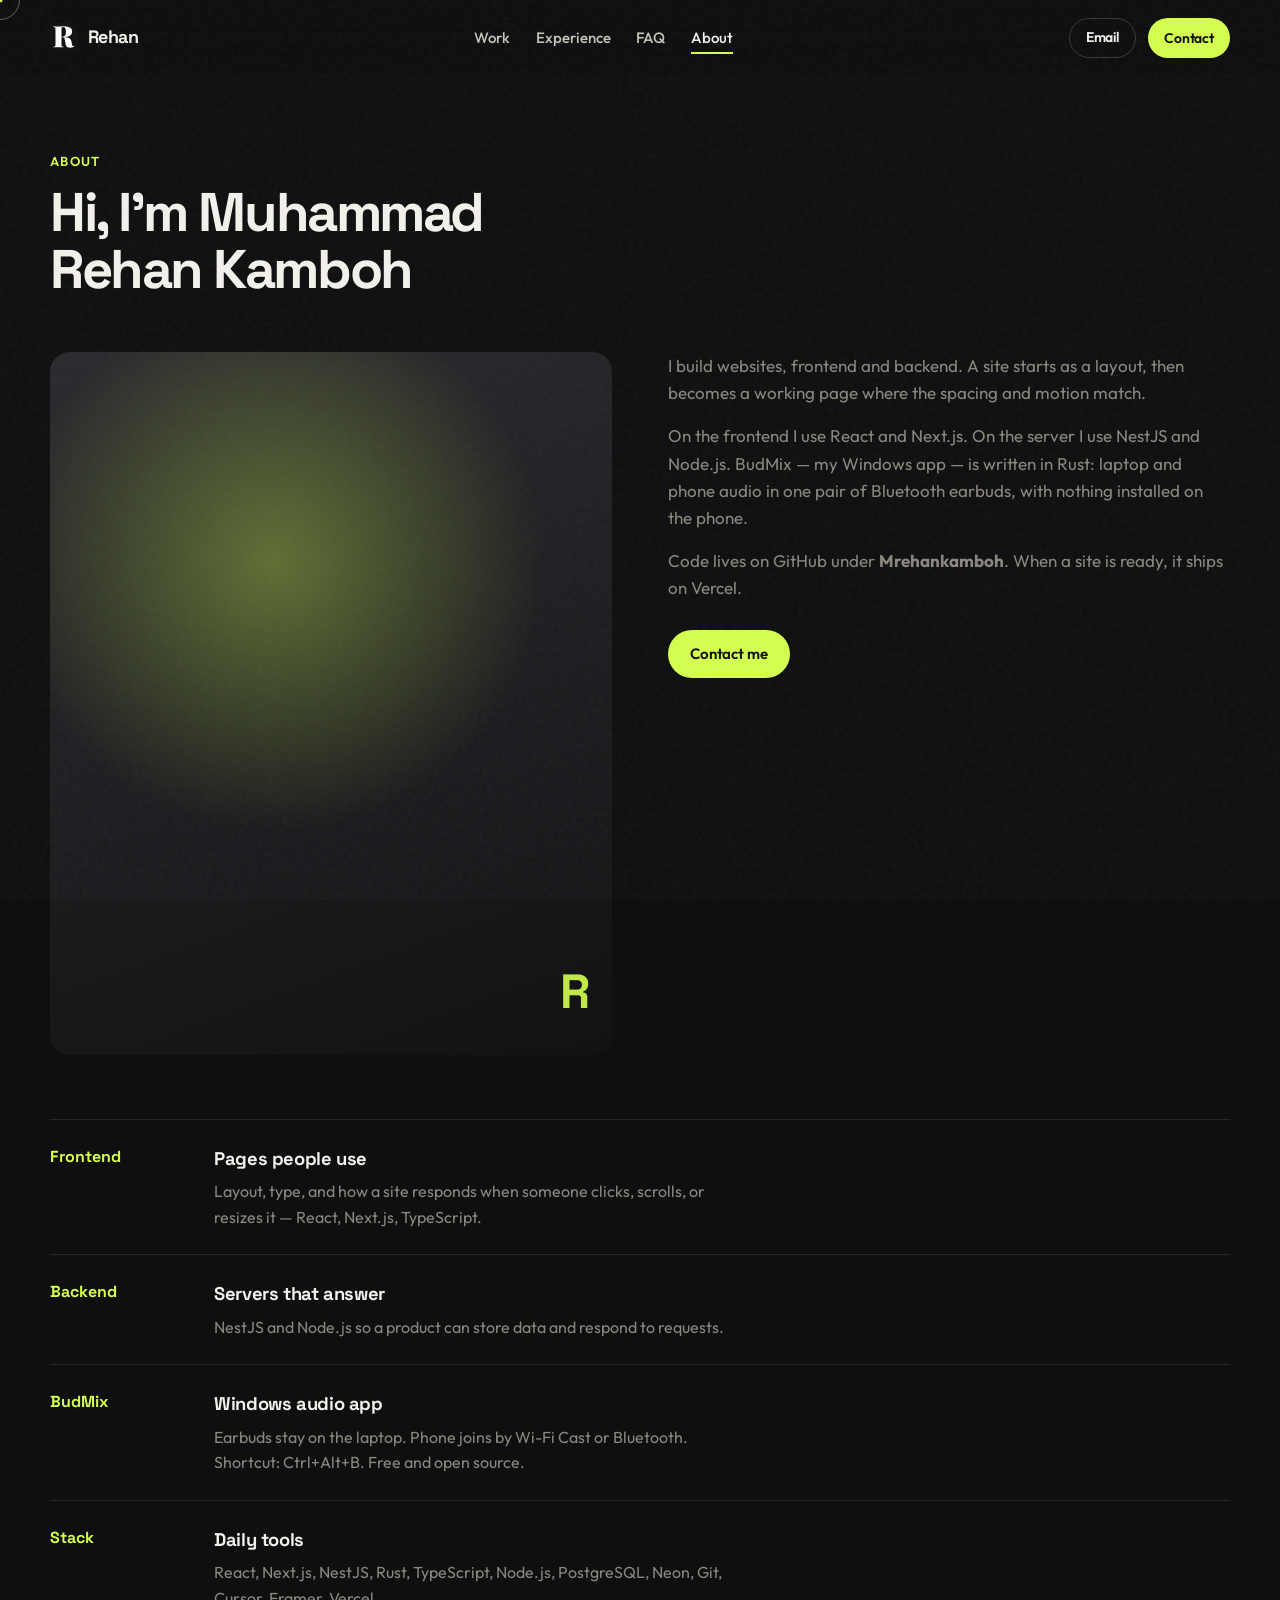
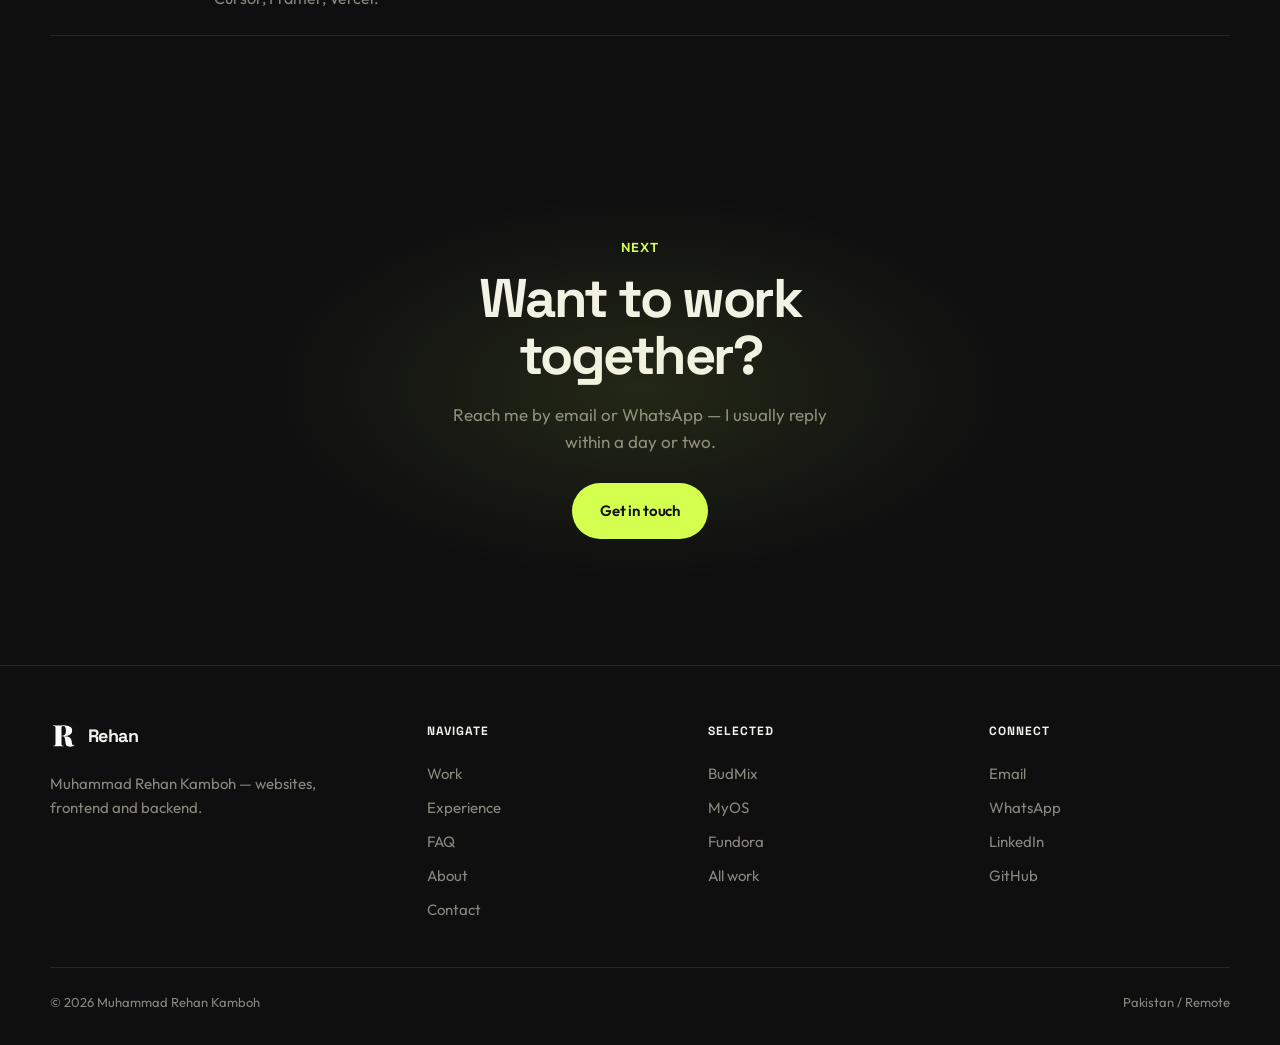
==== about.html @ fb9350fa "Add Vera portfolio site for Muhammad Rehan Kamboh. EOF  Co-authored-by: Cursor <cursoragent@cursor.c" ====
<!DOCTYPE html>
<html lang="en">
  <head>
    <meta charset="UTF-8" />
    <meta name="viewport" content="width=device-width, initial-scale=1" />
    <title>About — Muhammad Rehan Kamboh</title>
    <meta name="description" content="Muhammad Rehan Kamboh builds websites, frontend and backend. React, Next.js, NestJS, and Rust." />
    <link rel="icon" href="assets/logo.svg" type="image/svg+xml" />
    <link rel="stylesheet" href="css/styles.css" />
  </head>
  <body class="is-loading">
    <div class="scroll-progress" aria-hidden="true"><span></span></div>
    <div class="cursor" aria-hidden="true"></div>
    <div class="cursor__dot" aria-hidden="true"></div>
    <div class="boot" aria-hidden="true">
      <div class="boot__inner">
        <img class="boot__mark" src="assets/logo.svg" alt="" width="44" height="44" />
        <div class="boot__bar"><span></span></div>
      </div>
    </div>

    <header class="nav">
      <div class="nav__inner">
        <a class="brand" href="index.html" aria-label="Rehan home">
          <img src="assets/logo.svg" alt="" width="28" height="28" />
          Rehan
        </a>
        <nav class="nav__links" aria-label="Primary">
          <a href="work.html">Work</a>
          <a href="index.html#experience">Experience</a>
          <a href="index.html#faq">FAQ</a>
          <a href="about.html" aria-current="page">About</a>
        </nav>
        <div class="nav__actions">
          <a class="btn btn--ghost btn--sm" href="mailto:work.rehankamboh@gamil.com">Email</a>
          <a class="btn btn--primary btn--sm btn--magnetic" href="contact.html">Contact</a>
          <button class="nav__toggle" type="button" aria-label="Open menu" aria-expanded="false"><span></span></button>
        </div>
      </div>
    </header>

    <div class="nav__mobile">
      <a href="work.html">Work</a>
      <a href="index.html#experience">Experience</a>
      <a href="index.html#faq">FAQ</a>
      <a href="about.html">About</a>
      <a class="btn btn--primary" href="contact.html">Contact</a>
    </div>

    <main>
      <section class="page-hero">
        <div class="container reveal">
          <span class="section__label">About</span>
          <h1 class="section__title">Hi, I’m Muhammad Rehan Kamboh</h1>
        </div>
      </section>

      <section class="section section--tight" style="padding-top: 0">
        <div class="container">
          <div class="about-grid">
            <div class="portrait reveal" aria-hidden="true">
              <span class="portrait__mark">R</span>
            </div>
            <div class="reveal reveal-delay-2">
              <p>
                I build websites, frontend and backend. A site starts as a layout, then becomes a working page where the
                spacing and motion match.
              </p>
              <p>
                On the frontend I use React and Next.js. On the server I use NestJS and Node.js. BudMix — my Windows app —
                is written in Rust: laptop and phone audio in one pair of Bluetooth earbuds, with nothing installed on the phone.
              </p>
              <p>
                Code lives on GitHub under <strong>Mrehankamboh</strong>. When a site is ready, it ships on Vercel.
              </p>
              <a class="btn btn--primary btn--magnetic" href="contact.html" style="margin-top: 12px">Contact me</a>
            </div>
          </div>

          <div class="timeline">
            <div class="timeline__row reveal">
              <div class="timeline__year">Frontend</div>
              <div>
                <h3>Pages people use</h3>
                <p>Layout, type, and how a site responds when someone clicks, scrolls, or resizes it — React, Next.js, TypeScript.</p>
              </div>
            </div>
            <div class="timeline__row reveal">
              <div class="timeline__year">Backend</div>
              <div>
                <h3>Servers that answer</h3>
                <p>NestJS and Node.js so a product can store data and respond to requests.</p>
              </div>
            </div>
            <div class="timeline__row reveal">
              <div class="timeline__year">BudMix</div>
              <div>
                <h3>Windows audio app</h3>
                <p>Earbuds stay on the laptop. Phone joins by Wi-Fi Cast or Bluetooth. Shortcut: Ctrl+Alt+B. Free and open source.</p>
              </div>
            </div>
            <div class="timeline__row reveal">
              <div class="timeline__year">Stack</div>
              <div>
                <h3>Daily tools</h3>
                <p>React, Next.js, NestJS, Rust, TypeScript, Node.js, PostgreSQL, Neon, Git, Cursor, Framer, Vercel.</p>
              </div>
            </div>
          </div>
        </div>
      </section>

      <section class="contact-band">
        <div class="container reveal">
          <span class="section__label">Next</span>
          <h2 class="section__title">Want to work together?</h2>
          <p class="section__lead">Reach me by email or WhatsApp — I usually reply within a day or two.</p>
          <a class="btn btn--primary btn--lg btn--magnetic" href="contact.html">Get in touch</a>
        </div>
      </section>
    </main>

    <footer class="footer">
      <div class="container">
        <div class="footer__grid">
          <div class="footer__brand">
            <a class="brand" href="index.html"><img src="assets/logo.svg" alt="" width="28" height="28" />Rehan</a>
            <p>Muhammad Rehan Kamboh — websites, frontend and backend.</p>
          </div>
          <div class="footer__col">
            <h4>Navigate</h4>
            <a href="work.html">Work</a>
            <a href="index.html#experience">Experience</a>
            <a href="index.html#faq">FAQ</a>
            <a href="about.html">About</a>
            <a href="contact.html">Contact</a>
          </div>
          <div class="footer__col">
            <h4>Selected</h4>
            <a href="project-budmix.html">BudMix</a>
            <a href="project-myos.html">MyOS</a>
            <a href="project-fundora.html">Fundora</a>
            <a href="work.html">All work</a>
          </div>
          <div class="footer__col">
            <h4>Connect</h4>
            <a href="mailto:work.rehankamboh@gamil.com">Email</a>
            <a href="https://wa.me/923280865468" target="_blank" rel="noopener">WhatsApp</a>
            <a href="https://www.linkedin.com/in/muhammad-rehan-223225436/" target="_blank" rel="noopener">LinkedIn</a>
            <a href="https://github.com/Mrehankamboh" target="_blank" rel="noopener">GitHub</a>
          </div>
        </div>
        <div class="footer__bottom">
          <p class="footer__copy">© <span data-year>2026</span> Muhammad Rehan Kamboh</p>
          <p class="footer__copy">Pakistan / Remote</p>
        </div>
      </div>
    </footer>
    <script src="js/main.js"></script>
  </body>
</html>
---- css/styles.css ----
/* Vera — Portfolio template */
@import url("https://fonts.googleapis.com/css2?family=Outfit:wght@400;500;600;700;800&family=Space+Grotesk:wght@500;600;700&display=swap");

:root {
  --bg: #0f0f10;
  --bg-elevated: #171719;
  --bg-soft: #1c1c1f;
  --ink: #f3f1ec;
  --ink-soft: #c8c5bc;
  --muted: #8a877e;
  --line: rgba(243, 241, 236, 0.1);
  --line-strong: rgba(243, 241, 236, 0.18);
  --accent: #d4ff4f;
  --accent-deep: #b8e62e;
  --accent-ink: #111111;
  --accent-soft: rgba(212, 255, 79, 0.14);
  --nav-h: 76px;
  --max: 1180px;
  --ease: cubic-bezier(0.22, 1, 0.36, 1);
  --font-display: "Space Grotesk", system-ui, sans-serif;
  --font-body: "Outfit", system-ui, sans-serif;
}

*,
*::before,
*::after {
  box-sizing: border-box;
  margin: 0;
  padding: 0;
}

html {
  scroll-behavior: smooth;
  scroll-padding-top: calc(var(--nav-h) + 16px);
}

@view-transition {
  navigation: auto;
}

::view-transition-old(root),
::view-transition-new(root) {
  animation-duration: 0.5s;
  animation-timing-function: var(--ease);
}

::selection {
  background: var(--accent);
  color: var(--accent-ink);
}

body {
  font-family: var(--font-body);
  font-size: 16px;
  line-height: 1.6;
  color: var(--ink);
  background: var(--bg);
  -webkit-font-smoothing: antialiased;
  overflow-x: hidden;
}

body.is-loading {
  overflow: hidden;
}

body::before {
  content: "";
  position: fixed;
  inset: 0;
  pointer-events: none;
  z-index: 10000;
  opacity: 0.04;
  background-image: url("data:image/svg+xml,%3Csvg viewBox='0 0 200 200' xmlns='http://www.w3.org/2000/svg'%3E%3Cfilter id='n'%3E%3CfeTurbulence type='fractalNoise' baseFrequency='0.9' numOctaves='4' stitchTiles='stitch'/%3E%3C/filter%3E%3Crect width='100%25' height='100%25' filter='url(%23n)'/%3E%3C/svg%3E");
}

img,
svg {
  display: block;
  max-width: 100%;
}

a {
  color: inherit;
  text-decoration: none;
}

button,
input,
textarea {
  font: inherit;
  color: inherit;
  background: none;
  border: none;
}

button {
  cursor: pointer;
}

ul,
ol {
  list-style: none;
}

:focus-visible {
  outline: 2px solid var(--accent);
  outline-offset: 3px;
}

.visually-hidden {
  position: absolute;
  width: 1px;
  height: 1px;
  padding: 0;
  margin: -1px;
  overflow: hidden;
  clip: rect(0, 0, 0, 0);
  white-space: nowrap;
  border: 0;
}

.container {
  width: min(100% - 48px, var(--max));
  margin-inline: auto;
}

/* —— Progress / cursor / boot —— */
.scroll-progress {
  position: fixed;
  top: 0;
  left: 0;
  right: 0;
  height: 2px;
  z-index: 200;
  pointer-events: none;
}

.scroll-progress span {
  display: block;
  height: 100%;
  width: 0;
  background: var(--accent);
  box-shadow: 0 0 14px rgba(212, 255, 79, 0.5);
}

.boot {
  position: fixed;
  inset: 0;
  z-index: 9999;
  display: grid;
  place-items: center;
  background: var(--bg);
  transition: opacity 0.55s var(--ease), visibility 0.55s;
}

.boot.is-done {
  opacity: 0;
  visibility: hidden;
  pointer-events: none;
}

.boot__inner {
  display: flex;
  flex-direction: column;
  align-items: center;
  gap: 18px;
}

.boot__mark {
  width: 44px;
  height: 44px;
  animation: bootPulse 0.85s var(--ease) infinite alternate;
}

.boot__bar {
  width: 80px;
  height: 2px;
  background: var(--line);
  border-radius: 99px;
  overflow: hidden;
}

.boot__bar span {
  display: block;
  height: 100%;
  width: 0;
  background: var(--accent);
}

@keyframes bootPulse {
  from {
    transform: scale(0.92);
    opacity: 0.75;
  }
  to {
    transform: scale(1);
    opacity: 1;
  }
}

.cursor,
.cursor__dot {
  display: none;
}

body.has-cursor {
  cursor: none;
}

body.has-cursor a,
body.has-cursor button,
body.has-cursor input,
body.has-cursor textarea {
  cursor: none;
}

body.has-cursor .cursor,
body.has-cursor .cursor__dot {
  display: block;
  position: fixed;
  top: 0;
  left: 0;
  pointer-events: none;
  z-index: 10001;
  border-radius: 50%;
  translate: -50% -50%;
}

body.has-cursor .cursor {
  width: 40px;
  height: 40px;
  border: 1.5px solid rgba(243, 241, 236, 0.35);
  transition: width 0.3s var(--ease), height 0.3s var(--ease), background 0.3s ease, border-color 0.3s ease;
}

body.has-cursor .cursor__dot {
  width: 5px;
  height: 5px;
  background: var(--accent);
}

body.cursor-hover .cursor {
  width: 64px;
  height: 64px;
  background: var(--accent-soft);
  border-color: var(--accent);
}

body.cursor-project .cursor {
  width: 88px;
  height: 88px;
  background: var(--accent);
  border-color: var(--accent);
}

body.cursor-project .cursor::after {
  content: "View";
  position: absolute;
  inset: 0;
  display: grid;
  place-items: center;
  font-family: var(--font-display);
  font-size: 0.75rem;
  font-weight: 700;
  color: var(--accent-ink);
  letter-spacing: 0.04em;
  text-transform: uppercase;
}

body.cursor-project .cursor__dot {
  opacity: 0;
}

/* —— Nav —— */
.nav {
  position: fixed;
  top: 0;
  left: 0;
  right: 0;
  z-index: 100;
  height: var(--nav-h);
  display: flex;
  align-items: center;
  backdrop-filter: blur(18px);
  -webkit-backdrop-filter: blur(18px);
  background: rgba(15, 15, 16, 0.72);
  border-bottom: 1px solid transparent;
  transition: border-color 0.3s ease, background 0.3s ease, opacity 0.6s var(--ease), transform 0.6s var(--ease);
}

.nav.is-scrolled {
  border-bottom-color: var(--line);
  background: rgba(15, 15, 16, 0.9);
}

body.is-loading .nav {
  opacity: 0;
  transform: translateY(-12px);
}

.nav__inner {
  width: min(100% - 48px, var(--max));
  margin-inline: auto;
  display: flex;
  align-items: center;
  justify-content: space-between;
  gap: 24px;
}

.brand {
  display: inline-flex;
  align-items: center;
  gap: 10px;
  font-family: var(--font-display);
  font-weight: 700;
  font-size: 1.125rem;
  letter-spacing: -0.03em;
}

.brand img {
  width: 28px;
  height: 28px;
}

.nav__links {
  display: flex;
  align-items: center;
  gap: clamp(16px, 2vw, 28px);
}

.nav__links a {
  position: relative;
  font-size: 0.9375rem;
  font-weight: 500;
  color: var(--ink-soft);
  transition: color 0.25s ease;
}

.nav__links a::after {
  content: "";
  position: absolute;
  left: 0;
  bottom: -4px;
  width: 100%;
  height: 1.5px;
  background: var(--accent);
  transform: scaleX(0);
  transform-origin: left;
  transition: transform 0.35s var(--ease);
}

.nav__links a:hover,
.nav__links a[aria-current="page"],
.nav__links a.is-active {
  color: var(--ink);
}

.nav__links a:hover::after,
.nav__links a[aria-current="page"]::after,
.nav__links a.is-active::after {
  transform: scaleX(1);
}

.nav__actions {
  display: flex;
  align-items: center;
  gap: 12px;
}

.nav__toggle {
  display: none;
  width: 44px;
  height: 44px;
  place-items: center;
  border-radius: 10px;
}

.nav__toggle span,
.nav__toggle span::before,
.nav__toggle span::after {
  display: block;
  width: 20px;
  height: 2px;
  background: var(--ink);
  position: relative;
  transition: transform 0.3s var(--ease), top 0.3s var(--ease), background 0.2s;
}

.nav__toggle span::before,
.nav__toggle span::after {
  content: "";
  position: absolute;
  left: 0;
}

.nav__toggle span::before {
  top: -6px;
}

.nav__toggle span::after {
  top: 6px;
}

.nav__toggle[aria-expanded="true"] span {
  background: transparent;
}

.nav__toggle[aria-expanded="true"] span::before {
  top: 0;
  transform: rotate(45deg);
}

.nav__toggle[aria-expanded="true"] span::after {
  top: 0;
  transform: rotate(-45deg);
}

.nav__mobile {
  display: none;
}

/* —— Buttons —— */
.btn {
  position: relative;
  display: inline-flex;
  align-items: center;
  justify-content: center;
  gap: 8px;
  height: 48px;
  padding: 0 22px;
  border-radius: 999px;
  font-weight: 600;
  font-size: 0.9375rem;
  letter-spacing: -0.01em;
  overflow: hidden;
  transition: transform 0.3s var(--ease), background 0.3s ease, color 0.3s ease, border-color 0.3s ease;
}

.btn svg {
  width: 16px;
  height: 16px;
  transition: transform 0.35s var(--ease);
}

.btn:hover svg {
  transform: translateX(3px);
}

.btn::before {
  content: "";
  position: absolute;
  inset: 0;
  background: linear-gradient(120deg, transparent 20%, rgba(255, 255, 255, 0.2) 45%, transparent 70%);
  transform: translateX(-120%);
  transition: transform 0.55s var(--ease);
}

.btn:hover::before {
  transform: translateX(120%);
}

.btn--primary {
  background: var(--accent);
  color: var(--accent-ink);
}

.btn--primary:hover {
  background: var(--accent-deep);
  transform: translateY(-1px);
}

.btn--ghost {
  border: 1px solid var(--line-strong);
  color: var(--ink);
}

.btn--ghost:hover {
  border-color: var(--ink);
  background: rgba(243, 241, 236, 0.04);
}

.btn--lg {
  height: 56px;
  padding: 0 28px;
}

.btn--sm {
  height: 40px;
  padding: 0 16px;
  font-size: 0.875rem;
}

.btn--magnetic {
  will-change: transform;
}

/* —— Hero —— */
.hero {
  position: relative;
  min-height: 100vh;
  min-height: 100dvh;
  padding: calc(var(--nav-h) + clamp(40px, 8vh, 88px)) 0 clamp(48px, 8vh, 80px);
  display: flex;
  flex-direction: column;
  justify-content: flex-end;
  overflow: hidden;
}

.hero__glow {
  position: absolute;
  width: 55vw;
  height: 55vw;
  max-width: 720px;
  max-height: 720px;
  top: -10%;
  right: -8%;
  border-radius: 50%;
  background: radial-gradient(circle, rgba(212, 255, 79, 0.16), transparent 68%);
  filter: blur(10px);
  pointer-events: none;
  animation: floatGlow 14s ease-in-out infinite alternate;
}

.hero__glow--2 {
  top: auto;
  bottom: 10%;
  left: -12%;
  right: auto;
  width: 40vw;
  height: 40vw;
  background: radial-gradient(circle, rgba(212, 255, 79, 0.08), transparent 70%);
  animation-duration: 18s;
  animation-direction: alternate-reverse;
}

@keyframes floatGlow {
  from {
    transform: translate(0, 0) scale(1);
  }
  to {
    transform: translate(-20px, 28px) scale(1.06);
  }
}

.hero__content {
  position: relative;
  z-index: 1;
  width: min(100% - 48px, var(--max));
  margin-inline: auto;
}

.hero__meta {
  display: flex;
  flex-wrap: wrap;
  gap: 10px 18px;
  align-items: center;
  margin-bottom: 28px;
  font-size: 0.8125rem;
  font-weight: 500;
  letter-spacing: 0.08em;
  text-transform: uppercase;
  color: var(--muted);
}

.hero__meta .dot {
  width: 7px;
  height: 7px;
  border-radius: 50%;
  background: var(--accent);
  box-shadow: 0 0 12px rgba(212, 255, 79, 0.6);
  animation: pulseDot 1.8s ease-in-out infinite;
}

@keyframes pulseDot {
  0%,
  100% {
    opacity: 1;
    transform: scale(1);
  }
  50% {
    opacity: 0.55;
    transform: scale(0.85);
  }
}

.hero__brand {
  font-family: var(--font-display);
  font-weight: 700;
  font-size: clamp(4.5rem, 16vw, 11rem);
  line-height: 0.88;
  letter-spacing: -0.06em;
  margin-bottom: 24px;
}

.hero__brand .accent {
  color: var(--accent);
}

.hero__line {
  font-family: var(--font-display);
  font-weight: 500;
  font-size: clamp(1.35rem, 2.6vw, 1.85rem);
  letter-spacing: -0.03em;
  line-height: 1.25;
  max-width: 22ch;
  margin-bottom: 16px;
  color: var(--ink-soft);
}

.hero__sub {
  max-width: 40ch;
  color: var(--muted);
  margin-bottom: 32px;
  font-size: 1.0625rem;
}

.hero__ctas {
  display: flex;
  flex-wrap: wrap;
  gap: 12px;
}

.hero__brand,
.hero__line,
.hero__sub,
.hero__ctas,
.hero__meta {
  opacity: 0;
  transform: translateY(28px);
  transition: opacity 0.8s var(--ease), transform 0.8s var(--ease);
}

body.is-ready .hero__meta {
  opacity: 1;
  transform: none;
  transition-delay: 0.05s;
}
body.is-ready .hero__brand {
  opacity: 1;
  transform: none;
  transition-delay: 0.12s;
}
body.is-ready .hero__line {
  opacity: 1;
  transform: none;
  transition-delay: 0.22s;
}
body.is-ready .hero__sub {
  opacity: 1;
  transform: none;
  transition-delay: 0.32s;
}
body.is-ready .hero__ctas {
  opacity: 1;
  transform: none;
  transition-delay: 0.4s;
}
body.is-ready .nav {
  opacity: 1;
  transform: none;
}

.hero__line .word {
  display: inline-block;
  overflow: hidden;
  vertical-align: bottom;
}

.hero__line .word > span {
  display: inline-block;
  transform: translateY(110%);
  transition: transform 0.7s var(--ease);
  transition-delay: calc(0.28s + var(--i) * 0.05s);
}

body.is-ready .hero__line .word > span {
  transform: none;
}

/* —— Sections —— */
.section {
  padding: clamp(72px, 12vh, 120px) 0;
}

.section--tight {
  padding: clamp(48px, 8vh, 72px) 0;
}

.section__head {
  display: flex;
  flex-wrap: wrap;
  justify-content: space-between;
  align-items: end;
  gap: 20px;
  margin-bottom: 48px;
}

.section__label {
  display: inline-block;
  font-size: 0.8125rem;
  font-weight: 600;
  letter-spacing: 0.1em;
  text-transform: uppercase;
  color: var(--accent);
  margin-bottom: 12px;
}

.section__title {
  font-family: var(--font-display);
  font-weight: 700;
  font-size: clamp(2.1rem, 4.5vw, 3.4rem);
  letter-spacing: -0.045em;
  line-height: 1.05;
  max-width: 14ch;
}

.section__lead {
  color: var(--muted);
  max-width: 36ch;
  font-size: 1.0625rem;
}

.reveal {
  opacity: 0;
  transform: translateY(36px);
  transition: opacity 0.75s var(--ease), transform 0.75s var(--ease);
}

.reveal.is-in {
  opacity: 1;
  transform: none;
}

.reveal-delay-1 {
  transition-delay: 0.08s;
}
.reveal-delay-2 {
  transition-delay: 0.16s;
}
.reveal-delay-3 {
  transition-delay: 0.24s;
}

.link-arrow {
  display: inline-flex;
  align-items: center;
  gap: 8px;
  font-weight: 600;
  color: var(--accent);
  transition: gap 0.3s var(--ease);
}

.link-arrow:hover {
  gap: 12px;
}

/* —— Work grid —— */
.work-list {
  display: flex;
  flex-direction: column;
  gap: 0;
}

.work-item {
  display: grid;
  grid-template-columns: 1.2fr 1fr;
  gap: 40px;
  align-items: center;
  padding: 40px 0;
  border-top: 1px solid var(--line);
  transition: background 0.35s ease;
}

.work-item:last-child {
  border-bottom: 1px solid var(--line);
}

.work-item:hover .work-item__media {
  transform: scale(1.02);
}

.work-item__media {
  position: relative;
  aspect-ratio: 16 / 10;
  border-radius: 18px;
  overflow: hidden;
  transition: transform 0.6s var(--ease);
}

.work-item__media::after {
  content: "";
  position: absolute;
  inset: 0;
  background: linear-gradient(180deg, transparent 50%, rgba(0, 0, 0, 0.35));
  opacity: 0.5;
  pointer-events: none;
}

.work-cover {
  width: 100%;
  height: 100%;
  background: var(--bg-soft);
}

.work-cover img {
  width: 100%;
  height: 100%;
  object-fit: cover;
  transition: transform 0.7s var(--ease);
}

.work-item:hover .work-cover img {
  transform: scale(1.04);
}

.work-item__index {
  font-family: var(--font-display);
  font-size: 0.8125rem;
  font-weight: 600;
  color: var(--accent);
  margin-bottom: 12px;
  letter-spacing: 0.06em;
}

.work-item__title {
  font-family: var(--font-display);
  font-weight: 700;
  font-size: clamp(1.75rem, 3vw, 2.5rem);
  letter-spacing: -0.04em;
  line-height: 1.05;
  margin-bottom: 12px;
  transition: color 0.3s ease;
}

.work-item:hover .work-item__title {
  color: var(--accent);
}

.work-item__meta {
  display: flex;
  flex-wrap: wrap;
  gap: 8px 16px;
  color: var(--muted);
  font-size: 0.9rem;
  margin-bottom: 18px;
}

.work-item__text {
  color: var(--ink-soft);
  max-width: 38ch;
  margin-bottom: 20px;
}

.work-list .work-item:nth-child(even) .work-item__copy,
.work-archive .work-item:nth-child(even) .work-item__copy {
  order: -1;
}

.work-archive .work-item {
  grid-template-columns: 1fr 1.1fr;
}

/* Fundora card: full hero frame */
.work-item[href*="fundora"] .work-item__media {
  aspect-ratio: 16 / 9;
  background: #05080f;
}

.work-item[href*="fundora"] .work-cover img {
  object-fit: cover;
  object-position: center top;
}

/* —— About strip —— */
.about-strip {
  display: grid;
  grid-template-columns: 1.2fr 1fr;
  gap: 48px;
  align-items: start;
  padding: clamp(64px, 10vh, 100px) 0;
  border-top: 1px solid var(--line);
  border-bottom: 1px solid var(--line);
}

.about-strip__title {
  font-family: var(--font-display);
  font-weight: 700;
  font-size: clamp(2rem, 4vw, 3rem);
  letter-spacing: -0.04em;
  line-height: 1.1;
  margin-bottom: 20px;
}

.about-strip p {
  color: var(--muted);
  font-size: 1.0625rem;
  margin-bottom: 14px;
  max-width: 42ch;
}

.capability-list {
  display: flex;
  flex-direction: column;
}

.capability-list li {
  display: flex;
  justify-content: space-between;
  gap: 16px;
  padding: 16px 0;
  border-top: 1px solid var(--line);
  font-size: 0.975rem;
}

.capability-list li:last-child {
  border-bottom: 1px solid var(--line);
}

.capability-list span {
  color: var(--muted);
}

/* —— Contact band —— */
.contact-band {
  text-align: center;
  padding: clamp(80px, 14vh, 140px) 0;
  position: relative;
}

.contact-band::before {
  content: "";
  position: absolute;
  inset: 15% 20%;
  background: radial-gradient(ellipse at center, rgba(212, 255, 79, 0.1), transparent 70%);
  pointer-events: none;
}

.contact-band .section__title {
  max-width: 12ch;
  margin: 0 auto 16px;
}

.contact-band .section__lead {
  margin: 0 auto 28px;
}

.contact-band__mail {
  display: inline-block;
  font-family: var(--font-display);
  font-weight: 700;
  font-size: clamp(1.5rem, 4vw, 2.75rem);
  letter-spacing: -0.04em;
  margin-bottom: 28px;
  background: linear-gradient(90deg, var(--ink), var(--accent));
  -webkit-background-clip: text;
  background-clip: text;
  color: transparent;
  transition: opacity 0.3s ease;
}

.contact-band__mail:hover {
  opacity: 0.85;
}

/* —— Page hero —— */
.page-hero {
  padding: calc(var(--nav-h) + clamp(48px, 8vh, 88px)) 0 clamp(40px, 6vh, 64px);
  position: relative;
}

.page-hero .section__title {
  max-width: 16ch;
}

/* —— About page —— */
.about-grid {
  display: grid;
  grid-template-columns: 1fr 1fr;
  gap: 56px;
  align-items: start;
}

.about-grid p {
  color: var(--muted);
  font-size: 1.0625rem;
  margin-bottom: 16px;
}

.portrait {
  aspect-ratio: 4 / 5;
  border-radius: 20px;
  overflow: hidden;
  background:
    radial-gradient(circle at 40% 30%, rgba(212, 255, 79, 0.35), transparent 45%),
    linear-gradient(160deg, #2a2a2e, #121214);
  position: relative;
}

.portrait__mark {
  position: absolute;
  inset: auto 24px 24px auto;
  font-family: var(--font-display);
  font-weight: 700;
  font-size: 3rem;
  letter-spacing: -0.05em;
  color: var(--accent);
  opacity: 0.9;
}

.timeline {
  margin-top: 64px;
}

.timeline__row {
  display: grid;
  grid-template-columns: 140px 1fr;
  gap: 24px;
  padding: 24px 0;
  border-top: 1px solid var(--line);
}

.timeline__row:last-child {
  border-bottom: 1px solid var(--line);
}

.timeline__year {
  font-family: var(--font-display);
  font-weight: 700;
  color: var(--accent);
}

.timeline__row h3 {
  font-family: var(--font-display);
  font-weight: 700;
  font-size: 1.15rem;
  letter-spacing: -0.02em;
  margin-bottom: 6px;
}

.timeline__row p {
  color: var(--muted);
  max-width: 48ch;
}

/* —— Contact form —— */
.contact-layout {
  display: grid;
  grid-template-columns: 1fr 1.1fr;
  gap: 48px;
  align-items: start;
}

.contact-details p {
  color: var(--muted);
  margin-bottom: 24px;
  max-width: 36ch;
}

.contact-details a {
  display: block;
  font-family: var(--font-display);
  font-weight: 600;
  font-size: 1.25rem;
  letter-spacing: -0.02em;
  margin-bottom: 10px;
  transition: color 0.25s ease;
}

.contact-details a:hover {
  color: var(--accent);
}

.form {
  display: flex;
  flex-direction: column;
  gap: 18px;
}

.form__row {
  display: grid;
  grid-template-columns: 1fr 1fr;
  gap: 18px;
}

.field label {
  display: block;
  font-size: 0.8125rem;
  font-weight: 600;
  letter-spacing: 0.04em;
  text-transform: uppercase;
  color: var(--muted);
  margin-bottom: 8px;
}

.field input,
.field textarea {
  width: 100%;
  padding: 14px 16px;
  border-radius: 12px;
  border: 1px solid var(--line-strong);
  background: var(--bg-elevated);
  color: var(--ink);
  transition: border-color 0.3s ease, box-shadow 0.3s ease;
}

.field textarea {
  min-height: 140px;
  resize: vertical;
}

.field input:focus,
.field textarea:focus {
  outline: none;
  border-color: var(--accent);
  box-shadow: 0 0 0 3px var(--accent-soft);
}

.form.is-sent .btn {
  background: var(--accent);
  color: var(--accent-ink);
}

/* —— Project case study —— */
.case-hero {
  padding: calc(var(--nav-h) + 48px) 0 0;
}

.case-hero__media {
  width: min(100% - 32px, 1280px);
  margin: 32px auto 0;
  aspect-ratio: 21 / 9;
  border-radius: 20px 20px 0 0;
  overflow: hidden;
  background: var(--bg-soft);
}

.case-hero__media img,
.case-gallery__wide img,
.case-gallery__pair img {
  width: 100%;
  height: 100%;
  object-fit: cover;
}

.case-steps {
  display: grid;
  gap: 20px;
  margin-top: 8px;
}

.case-steps li {
  padding: 18px 0;
  border-top: 1px solid var(--line);
}

.case-steps li:last-child {
  border-bottom: 1px solid var(--line);
}

.case-steps span {
  display: block;
  font-size: 0.75rem;
  letter-spacing: 0.08em;
  color: var(--accent);
  margin-bottom: 8px;
  font-weight: 600;
}

.case-steps h3 {
  font-family: var(--font-display);
  font-weight: 700;
  font-size: 1.15rem;
  letter-spacing: -0.02em;
  margin-bottom: 6px;
}

.case-steps p {
  color: var(--muted);
  margin: 0;
}

.case-meta {
  display: flex;
  flex-wrap: wrap;
  gap: 24px 40px;
  padding: 40px 0;
  border-bottom: 1px solid var(--line);
  margin-bottom: 48px;
}

.case-meta div span {
  display: block;
  font-size: 0.75rem;
  letter-spacing: 0.08em;
  text-transform: uppercase;
  color: var(--muted);
  margin-bottom: 6px;
}

.case-meta div strong {
  font-family: var(--font-display);
  font-weight: 600;
  letter-spacing: -0.02em;
}

.case-body {
  display: grid;
  grid-template-columns: 1fr 1.4fr;
  gap: 48px;
  margin-bottom: 64px;
}

.case-body h2 {
  font-family: var(--font-display);
  font-weight: 700;
  font-size: 1.75rem;
  letter-spacing: -0.03em;
  margin-bottom: 14px;
}

.case-body p {
  color: var(--muted);
  margin-bottom: 14px;
  font-size: 1.0625rem;
}

.case-gallery {
  display: grid;
  gap: 20px;
  margin-bottom: 64px;
}

.case-gallery__wide {
  aspect-ratio: 16 / 8;
  border-radius: 16px;
  overflow: hidden;
}

.case-gallery__pair {
  display: grid;
  grid-template-columns: 1fr 1fr;
  gap: 20px;
}

.case-gallery__pair > div {
  aspect-ratio: 4 / 3;
  border-radius: 16px;
  overflow: hidden;
}

.next-project {
  display: flex;
  justify-content: space-between;
  align-items: center;
  gap: 24px;
  padding: 40px 0 80px;
  border-top: 1px solid var(--line);
}

.next-project span {
  color: var(--muted);
  font-size: 0.875rem;
  letter-spacing: 0.06em;
  text-transform: uppercase;
}

.next-project a {
  font-family: var(--font-display);
  font-weight: 700;
  font-size: clamp(1.5rem, 3vw, 2.25rem);
  letter-spacing: -0.04em;
  transition: color 0.3s ease;
}

.next-project a:hover {
  color: var(--accent);
}

/* —— Experience —— */
.exp-section {
  border-top: 1px solid var(--line);
  background: rgba(243, 241, 236, 0.02);
}

.exp-grid {
  display: grid;
  grid-template-columns: repeat(2, 1fr);
  gap: 16px;
}

.exp-card {
  padding: 28px 26px;
  border-radius: 18px;
  border: 1px solid var(--line);
  background: var(--bg-elevated);
  transition: border-color 0.35s ease, transform 0.4s var(--ease), background 0.35s ease;
}

.exp-card:hover {
  border-color: rgba(212, 255, 79, 0.35);
  transform: translateY(-3px);
  background: #1a1a1d;
}

.exp-card__num {
  display: block;
  font-family: var(--font-display);
  font-weight: 700;
  font-size: 0.8125rem;
  letter-spacing: 0.08em;
  color: var(--accent);
  margin-bottom: 18px;
}

.exp-card h3 {
  font-family: var(--font-display);
  font-weight: 700;
  font-size: 1.35rem;
  letter-spacing: -0.03em;
  margin-bottom: 10px;
}

.exp-card p {
  color: var(--muted);
  font-size: 0.975rem;
  max-width: 36ch;
  line-height: 1.55;
}

/* —— FAQ —— */
.faq-section {
  border-top: 1px solid var(--line);
}

.faq-layout {
  display: grid;
  grid-template-columns: 0.85fr 1.15fr;
  gap: 48px;
  align-items: start;
}

.faq-layout__intro .section__title {
  max-width: 10ch;
}

.faq-layout__intro .section__lead {
  margin-bottom: 0;
}

.faq {
  max-width: none;
}

.faq__item {
  border-top: 1px solid var(--line);
}

.faq__item:last-child {
  border-bottom: 1px solid var(--line);
}

.faq__q {
  width: 100%;
  display: flex;
  align-items: center;
  justify-content: space-between;
  gap: 16px;
  padding: 22px 4px;
  text-align: left;
  font-family: var(--font-display);
  font-weight: 600;
  font-size: 1.0625rem;
  letter-spacing: -0.02em;
  color: var(--ink);
  transition: color 0.25s ease;
}

.faq__q:hover {
  color: var(--accent);
}

.faq__icon {
  position: relative;
  width: 28px;
  height: 28px;
  border-radius: 50%;
  border: 1px solid var(--line-strong);
  flex-shrink: 0;
  transition: transform 0.35s var(--ease), background 0.3s ease, border-color 0.3s ease;
}

.faq__icon::before,
.faq__icon::after {
  content: "";
  position: absolute;
  left: 50%;
  top: 50%;
  background: var(--ink);
  transform: translate(-50%, -50%);
}

.faq__icon::before {
  width: 12px;
  height: 1.5px;
}

.faq__icon::after {
  width: 1.5px;
  height: 12px;
}

.faq__item.is-open .faq__icon {
  background: var(--accent-soft);
  border-color: var(--accent);
  transform: rotate(90deg);
}

.faq__item.is-open .faq__icon::after {
  opacity: 0;
}

.faq__a {
  display: grid;
  grid-template-rows: 0fr;
  transition: grid-template-rows 0.4s var(--ease);
}

.faq__item.is-open .faq__a {
  grid-template-rows: 1fr;
}

.faq__a-inner {
  overflow: hidden;
}

.faq__a-inner p {
  padding: 0 4px 22px;
  color: var(--muted);
  max-width: 58ch;
}

/* —— Footer —— */
.footer {
  border-top: 1px solid var(--line);
  padding: 56px 0 32px;
}

.footer__grid {
  display: grid;
  grid-template-columns: 1.4fr repeat(3, 1fr);
  gap: 40px;
  margin-bottom: 40px;
}

.footer__brand p {
  margin-top: 14px;
  color: var(--muted);
  font-size: 0.9375rem;
  max-width: 28ch;
}

.footer__col h4 {
  font-family: var(--font-display);
  font-size: 0.75rem;
  font-weight: 700;
  letter-spacing: 0.08em;
  text-transform: uppercase;
  margin-bottom: 16px;
  color: var(--ink);
}

.footer__col a {
  display: block;
  font-size: 0.9375rem;
  color: var(--muted);
  padding: 5px 0;
  transition: color 0.25s ease, transform 0.25s var(--ease);
}

.footer__col a:hover {
  color: var(--accent);
  transform: translateX(2px);
}

.footer__inner {
  display: flex;
  flex-wrap: wrap;
  justify-content: space-between;
  align-items: center;
  gap: 16px;
}

.footer__links {
  display: flex;
  flex-wrap: wrap;
  gap: 20px;
}

.footer__links a {
  color: var(--muted);
  font-size: 0.9rem;
  transition: color 0.25s ease;
}

.footer__links a:hover {
  color: var(--accent);
}

.footer__bottom {
  display: flex;
  flex-wrap: wrap;
  justify-content: space-between;
  gap: 12px;
  padding-top: 24px;
  border-top: 1px solid var(--line);
}

.footer__copy {
  font-size: 0.8125rem;
  color: var(--muted);
}

/* —— Responsive —— */
@media (max-width: 960px) {
  .work-item,
  .work-archive .work-item,
  .about-strip,
  .about-grid,
  .contact-layout,
  .case-body {
    grid-template-columns: 1fr;
  }

  .footer__grid {
    grid-template-columns: 1fr 1fr;
  }

  .exp-grid {
    grid-template-columns: 1fr;
  }

  .faq-layout {
    grid-template-columns: 1fr;
    gap: 28px;
  }

  .work-list .work-item:nth-child(even) .work-item__copy,
  .work-archive .work-item:nth-child(even) .work-item__copy {
    order: 0;
  }

  .timeline__row {
    grid-template-columns: 1fr;
    gap: 8px;
  }

  .case-gallery__pair {
    grid-template-columns: 1fr;
  }
}

@media (max-width: 768px) {
  .nav__links,
  .nav__actions .btn--ghost {
    display: none;
  }

  .nav__toggle {
    display: grid;
  }

  .nav__mobile {
    display: block;
    position: fixed;
    top: var(--nav-h);
    left: 0;
    right: 0;
    z-index: 99;
    padding: 20px 24px 28px;
    background: rgba(15, 15, 16, 0.97);
    backdrop-filter: blur(16px);
    border-bottom: 1px solid var(--line);
    transform: translateY(-120%);
    opacity: 0;
    pointer-events: none;
    transition: transform 0.4s var(--ease), opacity 0.35s ease;
  }

  .nav__mobile.is-open {
    transform: none;
    opacity: 1;
    pointer-events: auto;
  }

  .nav__mobile a {
    display: block;
    padding: 14px 0;
    font-family: var(--font-display);
    font-weight: 600;
    font-size: 1.35rem;
    letter-spacing: -0.02em;
    border-bottom: 1px solid var(--line);
  }

  .nav__mobile .btn {
    width: 100%;
    margin-top: 20px;
  }

  .container,
  .nav__inner {
    width: min(100% - 32px, var(--max));
  }

  .form__row {
    grid-template-columns: 1fr;
  }

  .hero__brand {
    font-size: clamp(3.5rem, 18vw, 5.5rem);
  }

  .footer__grid {
    grid-template-columns: 1fr;
    gap: 32px;
  }
}

@media (max-width: 480px) {
  .hero__ctas {
    flex-direction: column;
  }

  .hero__ctas .btn {
    width: 100%;
  }

  .next-project {
    flex-direction: column;
    align-items: flex-start;
  }
}

@media (prefers-reduced-motion: reduce) {
  html {
    scroll-behavior: auto;
  }

  *,
  *::before,
  *::after {
    animation-duration: 0.01ms !important;
    animation-iteration-count: 1 !important;
    transition-duration: 0.01ms !important;
  }

  .reveal,
  .hero__brand,
  .hero__line,
  .hero__sub,
  .hero__ctas,
  .hero__meta,
  body.is-loading .nav {
    opacity: 1;
    transform: none;
  }

  .hero__line .word > span {
    transform: none;
  }

  .hero__glow {
    animation: none;
  }

  body.has-cursor .cursor,
  body.has-cursor .cursor__dot {
    display: none;
  }

  body.has-cursor,
  body.has-cursor a,
  body.has-cursor button {
    cursor: auto;
  }

  ::view-transition-old(root),
  ::view-transition-new(root) {
    animation: none;
  }
}

@media (hover: none), (pointer: coarse) {
  body.has-cursor .cursor,
  body.has-cursor .cursor__dot {
    display: none !important;
  }

  body.has-cursor,
  body.has-cursor a,
  body.has-cursor button {
    cursor: auto;
  }
}
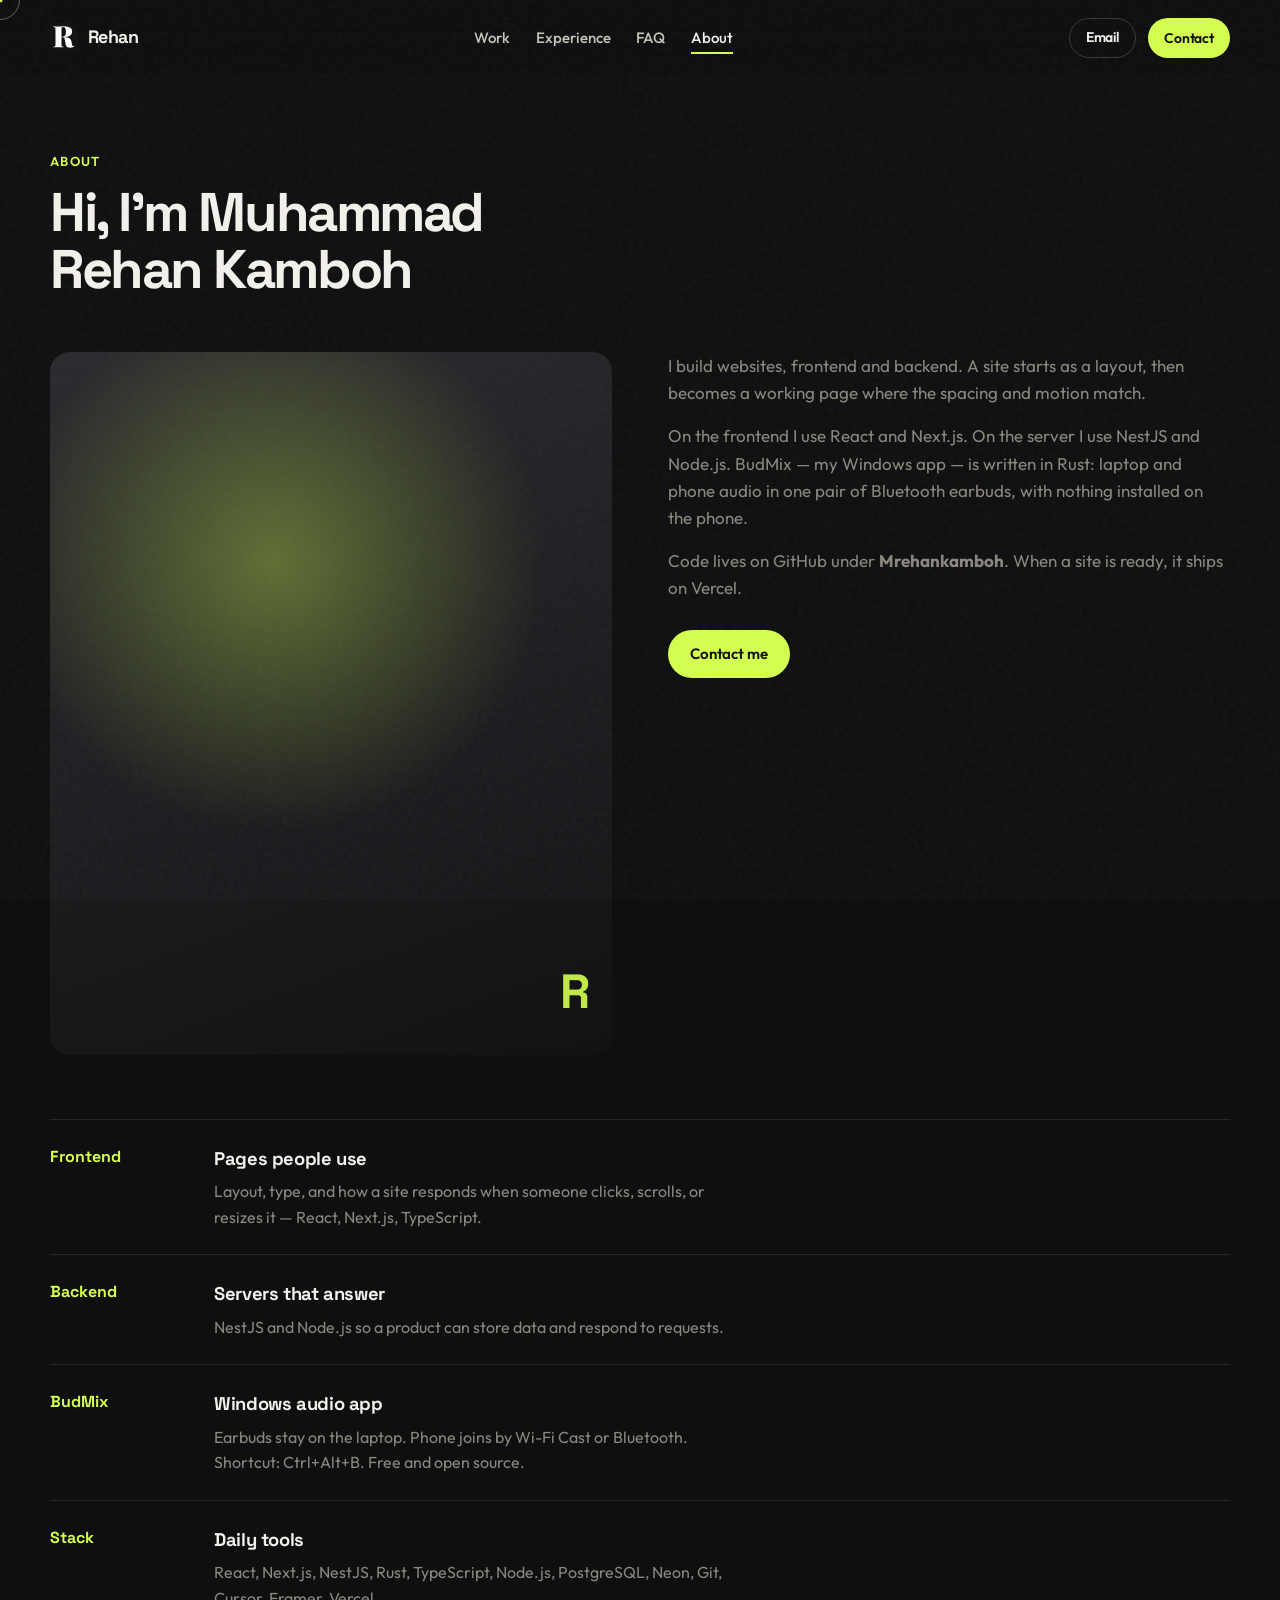
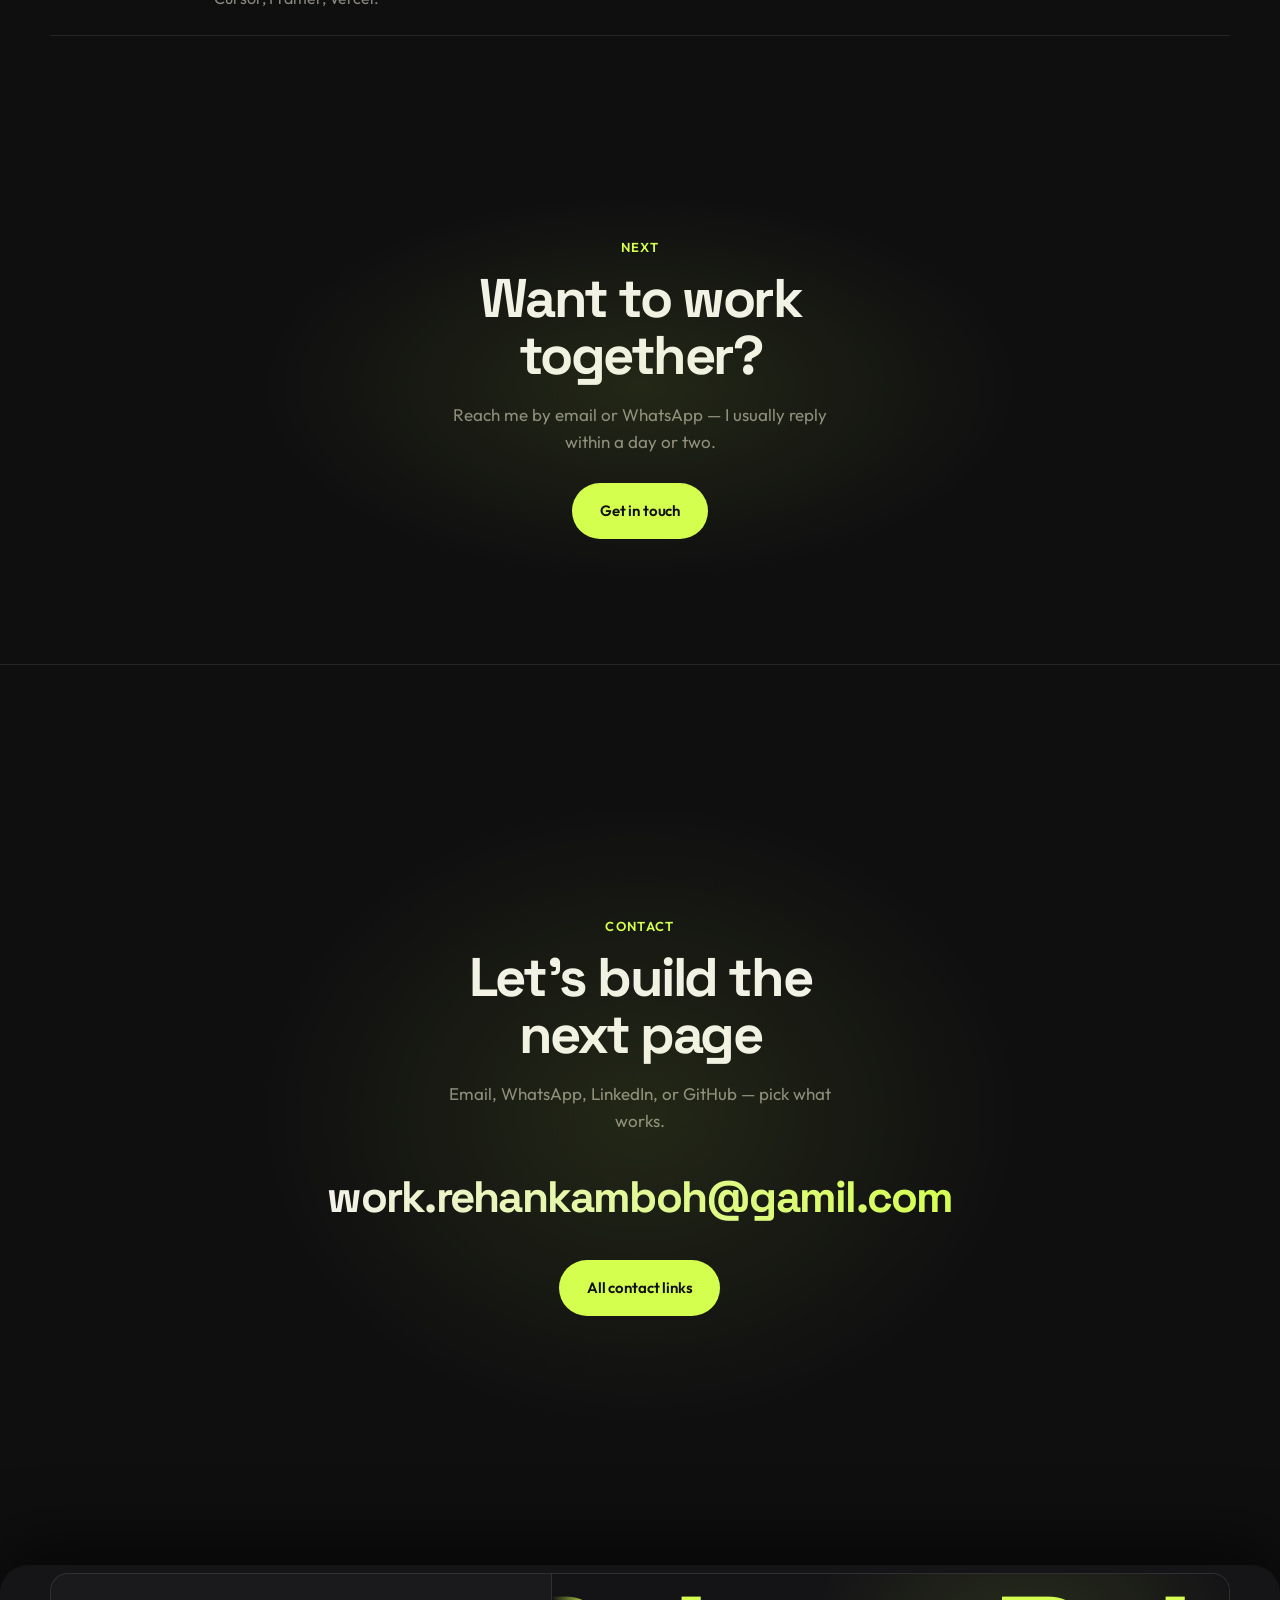
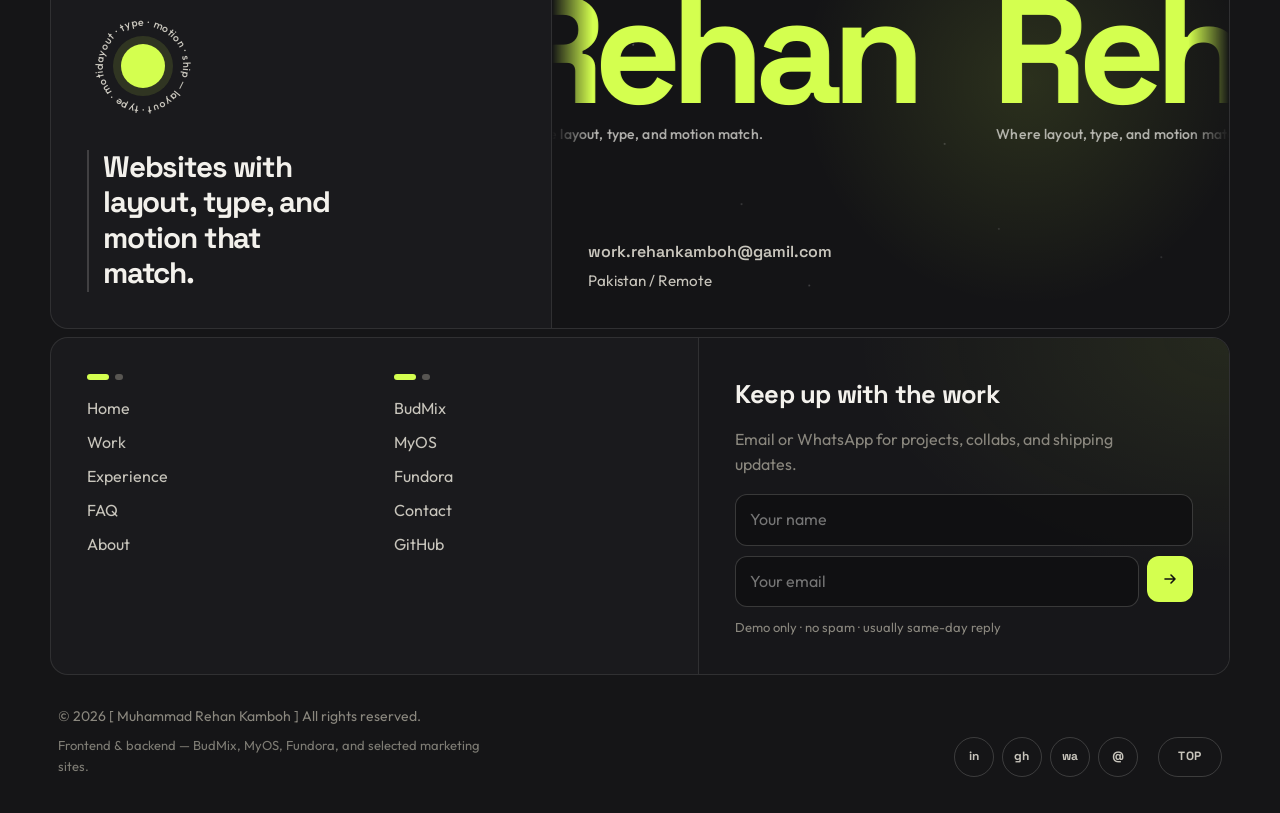
==== commit ec896744: "Polish landing About/Experience and sticky footer rise. EOF  Co-authored-by: Cursor <cursoragent@cur" ====
--- a/about.html
+++ b/about.html
@@ -6,7 +6,7 @@
     <title>About — Muhammad Rehan Kamboh</title>
     <meta name="description" content="Muhammad Rehan Kamboh builds websites, frontend and backend. React, Next.js, NestJS, and Rust." />
     <link rel="icon" href="assets/logo.svg" type="image/svg+xml" />
-    <link rel="stylesheet" href="css/styles.css" />
+    <link rel="stylesheet" href="css/styles.css?v=pin3" />
   </head>
   <body class="is-loading">
     <div class="scroll-progress" aria-hidden="true"><span></span></div>
@@ -120,42 +120,111 @@
       </section>
     </main>
 
-    <footer class="footer">
+            
+    <div class="footer-reveal">
+    <section class="contact-band site-pin" id="contact">
       <div class="container">
-        <div class="footer__grid">
-          <div class="footer__brand">
-            <a class="brand" href="index.html"><img src="assets/logo.svg" alt="" width="28" height="28" />Rehan</a>
-            <p>Muhammad Rehan Kamboh — websites, frontend and backend.</p>
-          </div>
-          <div class="footer__col">
-            <h4>Navigate</h4>
-            <a href="work.html">Work</a>
-            <a href="index.html#experience">Experience</a>
-            <a href="index.html#faq">FAQ</a>
-            <a href="about.html">About</a>
-            <a href="contact.html">Contact</a>
-          </div>
-          <div class="footer__col">
-            <h4>Selected</h4>
-            <a href="project-budmix.html">BudMix</a>
-            <a href="project-myos.html">MyOS</a>
-            <a href="project-fundora.html">Fundora</a>
-            <a href="work.html">All work</a>
-          </div>
-          <div class="footer__col">
-            <h4>Connect</h4>
-            <a href="mailto:work.rehankamboh@gamil.com">Email</a>
-            <a href="https://wa.me/923280865468" target="_blank" rel="noopener">WhatsApp</a>
-            <a href="https://www.linkedin.com/in/muhammad-rehan-223225436/" target="_blank" rel="noopener">LinkedIn</a>
-            <a href="https://github.com/Mrehankamboh" target="_blank" rel="noopener">GitHub</a>
-          </div>
-        </div>
-        <div class="footer__bottom">
-          <p class="footer__copy">© <span data-year>2026</span> Muhammad Rehan Kamboh</p>
-          <p class="footer__copy">Pakistan / Remote</p>
+        <span class="section__label">Contact</span>
+        <h2 class="section__title">Let’s build the next page</h2>
+        <p class="section__lead">Email, WhatsApp, LinkedIn, or GitHub — pick what works.</p>
+        <a class="contact-band__mail" href="mailto:work.rehankamboh@gamil.com">work.rehankamboh@gamil.com</a>
+        <div>
+          <a class="btn btn--primary btn--lg btn--magnetic" href="contact.html">All contact links</a>
+        </div>
+      </div>
+    </section>
+    <footer class="footer site-footer-rise">
+      <div class="footer-shell">
+        <div class="footer-bento" data-footer-reveal>
+          <div class="footer-bento__msg">
+            <div class="footer-ring" aria-hidden="true">
+              <div class="footer-ring__spin">
+                <svg viewBox="0 0 100 100">
+                  <defs>
+                    <path id="footer-curve" d="M 50 50 m -36 0 a 36 36 0 1 1 72 0 a 36 36 0 1 1 -72 0" />
+                  </defs>
+                  <text>
+                    <textPath href="#footer-curve" startOffset="0">layout · type · motion · ship — layout · type · motion · ship —</textPath>
+                  </text>
+                </svg>
+              </div>
+              <span class="footer-ring__dot"></span>
+            </div>
+            <p class="footer-slogan">Websites with layout, type, and motion that match.</p>
+          </div>
+          <div class="footer-bento__brand">
+            <div class="footer-bento__stars" aria-hidden="true"></div>
+            <div class="footer-mega" aria-hidden="true">
+              <div class="footer-mega__viewport">
+                <div class="footer-mega__track" data-mega-track>
+                  <div class="footer-mega__item"><span class="footer-mega__name">Rehan</span><span class="footer-mega__tag">Where layout, type, and motion match.</span></div>
+                  <div class="footer-mega__item"><span class="footer-mega__name">Rehan</span><span class="footer-mega__tag">Where layout, type, and motion match.</span></div>
+                  <div class="footer-mega__item"><span class="footer-mega__name">Rehan</span><span class="footer-mega__tag">Where layout, type, and motion match.</span></div>
+                  <div class="footer-mega__item"><span class="footer-mega__name">Rehan</span><span class="footer-mega__tag">Where layout, type, and motion match.</span></div>
+                </div>
+              </div>
+            </div>
+            <div class="footer-bento__meta">
+              <a class="footer-link" href="mailto:work.rehankamboh@gamil.com"><span>work.rehankamboh@gamil.com</span><span class="footer-link__fill" aria-hidden="true">work.rehankamboh@gamil.com</span></a>
+              <p>Pakistan / Remote</p>
+            </div>
+          </div>
+        </div>
+
+        <div class="footer-mid" data-footer-reveal>
+          <div class="footer-nav">
+            <div class="footer-nav__col">
+              <span class="footer-nav__steps" aria-hidden="true"><i></i><i></i></span>
+              <a class="footer-link" href="index.html"><span>Home</span><span class="footer-link__fill" aria-hidden="true">Home</span></a>
+              <a class="footer-link" href="work.html"><span>Work</span><span class="footer-link__fill" aria-hidden="true">Work</span></a>
+              <a class="footer-link" href="index.html#experience"><span>Experience</span><span class="footer-link__fill" aria-hidden="true">Experience</span></a>
+              <a class="footer-link" href="index.html#faq"><span>FAQ</span><span class="footer-link__fill" aria-hidden="true">FAQ</span></a>
+              <a class="footer-link" href="about.html"><span>About</span><span class="footer-link__fill" aria-hidden="true">About</span></a>
+            </div>
+            <div class="footer-nav__col">
+              <span class="footer-nav__steps" aria-hidden="true"><i></i><i></i></span>
+              <a class="footer-link" href="project-budmix.html"><span>BudMix</span><span class="footer-link__fill" aria-hidden="true">BudMix</span></a>
+              <a class="footer-link" href="project-myos.html"><span>MyOS</span><span class="footer-link__fill" aria-hidden="true">MyOS</span></a>
+              <a class="footer-link" href="project-fundora.html"><span>Fundora</span><span class="footer-link__fill" aria-hidden="true">Fundora</span></a>
+              <a class="footer-link" href="contact.html"><span>Contact</span><span class="footer-link__fill" aria-hidden="true">Contact</span></a>
+              <a class="footer-link" href="https://github.com/Mrehankamboh" target="_blank" rel="noopener"><span>GitHub</span><span class="footer-link__fill" aria-hidden="true">GitHub</span></a>
+            </div>
+          </div>
+
+          <div class="footer-news">
+            <h3>Keep up with the work</h3>
+            <p>Email or WhatsApp for projects, collabs, and shipping updates.</p>
+            <form class="footer-news__form" action="#" method="post">
+              <label class="visually-hidden" for="footer-name">Name</label>
+              <input id="footer-name" name="name" type="text" placeholder="Your name" autocomplete="name" />
+              <label class="visually-hidden" for="footer-email">Email</label>
+              <div class="footer-news__row">
+                <input id="footer-email" name="email" type="email" placeholder="Your email" autocomplete="email" />
+                <button class="footer-news__submit" type="submit" aria-label="Submit">
+                  <svg viewBox="0 0 16 16" fill="none" aria-hidden="true"><path d="M3 8h10M9 4l4 4-4 4" stroke="currentColor" stroke-width="1.6" stroke-linecap="round" stroke-linejoin="round"/></svg>
+                </button>
+              </div>
+              <p class="footer-news__note">Demo only · no spam · usually same-day reply</p>
+            </form>
+          </div>
+        </div>
+
+        <div class="footer-bottom" data-footer-reveal>
+          <div class="footer-bottom__copy">
+            <p>© <span data-year>2026</span> [ Muhammad Rehan Kamboh ] All rights reserved.</p>
+            <p class="footer-bottom__reg">Frontend &amp; backend — BudMix, MyOS, Fundora, and selected marketing sites.</p>
+          </div>
+          <div class="footer-social">
+            <a href="https://www.linkedin.com/in/muhammad-rehan-223225436/" target="_blank" rel="noopener" aria-label="LinkedIn">in</a>
+            <a href="https://github.com/Mrehankamboh" target="_blank" rel="noopener" aria-label="GitHub">gh</a>
+            <a href="https://wa.me/923280865468" target="_blank" rel="noopener" aria-label="WhatsApp">wa</a>
+            <a href="mailto:work.rehankamboh@gamil.com" aria-label="Email">@</a>
+          </div>
+          <a class="footer-top" href="#">TOP</a>
         </div>
       </div>
     </footer>
-    <script src="js/main.js"></script>
+    </div>
+    <script src="js/main.js?v=pin3"></script>
   </body>
 </html>
--- a/css/styles.css
+++ b/css/styles.css
@@ -49,6 +49,11 @@
   color: var(--accent-ink);
 }
 
+html {
+  /* clip on html (not body) — avoids sticky breakage from overflow-x:hidden */
+  overflow-x: clip;
+}
+
 body {
   font-family: var(--font-body);
   font-size: 16px;
@@ -56,7 +61,6 @@
   color: var(--ink);
   background: var(--bg);
   -webkit-font-smoothing: antialiased;
-  overflow-x: hidden;
 }
 
 body.is-loading {
@@ -871,53 +875,122 @@
   object-position: center top;
 }
 
-/* —— About strip —— */
+/* —— About —— */
+.about-section {
+  border-top: 1px solid var(--line);
+}
+
 .about-strip {
   display: grid;
-  grid-template-columns: 1.2fr 1fr;
-  gap: 48px;
-  align-items: start;
-  padding: clamp(64px, 10vh, 100px) 0;
-  border-top: 1px solid var(--line);
-  border-bottom: 1px solid var(--line);
+  grid-template-columns: 1.15fr 0.95fr;
+  gap: clamp(36px, 5vw, 72px);
+  align-items: end;
+  padding: clamp(72px, 11vh, 120px) 0;
 }
 
 .about-strip__title {
   font-family: var(--font-display);
   font-weight: 700;
-  font-size: clamp(2rem, 4vw, 3rem);
-  letter-spacing: -0.04em;
-  line-height: 1.1;
-  margin-bottom: 20px;
+  font-size: clamp(2.15rem, 4.4vw, 3.35rem);
+  letter-spacing: -0.045em;
+  line-height: 1.05;
+  margin-bottom: 22px;
+}
+
+.about-strip__title span {
+  color: var(--accent);
 }
 
 .about-strip p {
   color: var(--muted);
   font-size: 1.0625rem;
-  margin-bottom: 14px;
-  max-width: 42ch;
+  margin-bottom: 22px;
+  max-width: 44ch;
+  line-height: 1.65;
+}
+
+.about-strip__meta {
+  display: flex;
+  flex-wrap: wrap;
+  gap: 10px;
+  margin-bottom: 28px;
+}
+
+.about-strip__meta span {
+  display: inline-flex;
+  align-items: center;
+  gap: 8px;
+  padding: 8px 14px;
+  border: 1px solid var(--line);
+  border-radius: 999px;
+  font-size: 0.75rem;
+  letter-spacing: 0.06em;
+  text-transform: uppercase;
+  color: var(--muted);
+}
+
+.about-strip__meta span:last-child {
+  border-color: rgba(212, 255, 79, 0.35);
+  color: var(--accent);
+}
+
+.about-strip__meta span:last-child::before {
+  content: "";
+  width: 6px;
+  height: 6px;
+  border-radius: 50%;
+  background: var(--accent);
+  box-shadow: 0 0 0 3px rgba(212, 255, 79, 0.18);
 }
 
 .capability-list {
   display: flex;
   flex-direction: column;
+  border: 1px solid var(--line);
+  border-radius: 20px;
+  overflow: hidden;
+  background: rgba(255, 255, 255, 0.015);
 }
 
 .capability-list li {
-  display: flex;
-  justify-content: space-between;
-  gap: 16px;
-  padding: 16px 0;
-  border-top: 1px solid var(--line);
+  display: grid;
+  grid-template-columns: 44px 1fr;
+  gap: 14px;
+  align-items: center;
+  padding: 18px 20px;
+  border-bottom: 1px solid var(--line);
   font-size: 0.975rem;
+  transition: background 0.35s ease, padding-left 0.35s var(--ease);
 }
 
 .capability-list li:last-child {
-  border-bottom: 1px solid var(--line);
-}
-
-.capability-list span {
+  border-bottom: none;
+}
+
+.capability-list li:hover {
+  background: rgba(212, 255, 79, 0.04);
+  padding-left: 26px;
+}
+
+.capability-list__idx {
+  font-family: var(--font-display);
+  font-weight: 700;
+  font-size: 0.75rem;
+  letter-spacing: 0.08em;
+  color: var(--accent);
+}
+
+.capability-list strong {
+  display: block;
+  font-family: var(--font-display);
+  font-weight: 700;
+  letter-spacing: -0.02em;
+  margin-bottom: 4px;
+}
+
+.capability-list li span:not(.capability-list__idx) {
   color: var(--muted);
+  font-size: 0.9rem;
 }
 
 /* —— Contact band —— */
@@ -925,6 +998,67 @@
   text-align: center;
   padding: clamp(80px, 14vh, 140px) 0;
   position: relative;
+}
+
+/*
+  Platform motion: last page section sticks; footer paints over it on scroll.
+  Wrapper scroll range = pin height + footer height.
+*/
+.footer-reveal {
+  position: relative;
+  display: block;
+  isolation: isolate;
+}
+
+.footer-reveal > .site-pin,
+.site-pin {
+  position: sticky;
+  top: 0;
+  z-index: 1;
+  min-height: 100svh;
+  display: flex;
+  flex-direction: column;
+  justify-content: center;
+  background: var(--bg);
+  box-shadow: 0 -1px 0 var(--line);
+}
+
+/* Rising stack (contact + footer) paints over sticky .site-pin */
+.site-footer-rise {
+  position: relative;
+  z-index: 3;
+  margin-top: 0;
+  border-radius: 28px 28px 0 0;
+  box-shadow: 0 -24px 64px rgba(0, 0, 0, 0.55);
+  background: #151517;
+  overflow: clip;
+}
+
+.site-footer-rise .contact-band {
+  position: relative;
+  z-index: auto;
+  min-height: min(100svh, 820px);
+  background: transparent;
+  box-shadow: none;
+}
+
+.site-footer-rise > .footer,
+.footer-reveal > .footer.site-footer-rise,
+.footer-reveal > .footer {
+  position: relative;
+  z-index: 3;
+  background: #151517;
+}
+
+.site-pin--end .section__title {
+  max-width: 14ch;
+  margin-left: auto;
+  margin-right: auto;
+}
+
+main {
+  position: relative;
+  background: var(--bg);
 }
 
 .contact-band::before {
@@ -1042,32 +1176,248 @@
   max-width: 48ch;
 }
 
-/* —— Contact form —— */
+/* —— Contact page —— */
+.contact-hero {
+  position: relative;
+  padding: calc(var(--nav-h) + clamp(48px, 8vh, 88px)) 0 clamp(36px, 5vh, 56px);
+  overflow: hidden;
+}
+
+.contact-hero__glow {
+  position: absolute;
+  inset: 10% 15% auto;
+  height: 280px;
+  background: radial-gradient(ellipse at center, rgba(212, 255, 79, 0.14), transparent 68%);
+  pointer-events: none;
+}
+
+.contact-hero__top {
+  display: flex;
+  align-items: center;
+  gap: 14px;
+  flex-wrap: wrap;
+  margin-bottom: 18px;
+}
+
+.contact-status {
+  display: inline-flex;
+  align-items: center;
+  gap: 8px;
+  padding: 6px 12px;
+  border-radius: 999px;
+  border: 1px solid var(--line-strong);
+  background: rgba(212, 255, 79, 0.06);
+  color: var(--ink-soft);
+  font-size: 0.8125rem;
+  font-weight: 500;
+}
+
+.contact-status__dot {
+  width: 7px;
+  height: 7px;
+  border-radius: 50%;
+  background: var(--accent);
+  box-shadow: 0 0 0 4px var(--accent-soft);
+  animation: pulse-dot 1.8s ease infinite;
+}
+
+@keyframes pulse-dot {
+  0%,
+  100% {
+    box-shadow: 0 0 0 3px var(--accent-soft);
+  }
+  50% {
+    box-shadow: 0 0 0 6px rgba(212, 255, 79, 0.08);
+  }
+}
+
+.contact-hero__title {
+  max-width: 14ch;
+  margin-bottom: 14px;
+}
+
+.contact-hero__lead {
+  margin-bottom: 22px;
+}
+
+.contact-hero__mail {
+  display: inline-block;
+  font-family: var(--font-display);
+  font-weight: 700;
+  font-size: clamp(1.35rem, 3.4vw, 2.25rem);
+  letter-spacing: -0.04em;
+  background: linear-gradient(90deg, var(--ink), var(--accent));
+  -webkit-background-clip: text;
+  background-clip: text;
+  color: transparent;
+  transition: opacity 0.3s ease;
+}
+
+.contact-hero__mail:hover {
+  opacity: 0.85;
+}
+
+.contact-main {
+  padding-top: 8px;
+  padding-bottom: clamp(72px, 12vh, 120px);
+}
+
 .contact-layout {
   display: grid;
-  grid-template-columns: 1fr 1.1fr;
-  gap: 48px;
+  grid-template-columns: 0.95fr 1.15fr;
+  gap: clamp(28px, 4vw, 48px);
   align-items: start;
 }
 
-.contact-details p {
+.contact-channels__title,
+.contact-form__title {
+  font-family: var(--font-display);
+  font-weight: 700;
+  font-size: 1.35rem;
+  letter-spacing: -0.03em;
+  margin-bottom: 8px;
+}
+
+.contact-channels__lead,
+.contact-form__note {
   color: var(--muted);
-  margin-bottom: 24px;
+  margin-bottom: 22px;
   max-width: 36ch;
 }
 
-.contact-details a {
+.channel-grid {
+  display: grid;
+  gap: 12px;
+}
+
+.channel {
+  display: grid;
+  grid-template-columns: auto 1fr auto;
+  gap: 14px;
+  align-items: center;
+  padding: 16px 18px;
+  border-radius: 16px;
+  border: 1px solid var(--line);
+  background: linear-gradient(160deg, rgba(255, 255, 255, 0.03), transparent 55%), var(--bg-elevated);
+  transition: border-color 0.3s ease, transform 0.35s var(--ease), background 0.3s ease;
+}
+
+.channel:hover {
+  border-color: rgba(212, 255, 79, 0.35);
+  transform: translateY(-2px);
+  background: linear-gradient(160deg, rgba(212, 255, 79, 0.08), transparent 55%), var(--bg-soft);
+}
+
+.channel__icon {
+  width: 42px;
+  height: 42px;
+  border-radius: 12px;
+  display: grid;
+  place-items: center;
+  background: var(--accent-soft);
+  color: var(--accent);
+}
+
+.channel__icon svg {
+  width: 20px;
+  height: 20px;
+}
+
+.channel__label {
   display: block;
-  font-family: var(--font-display);
+  font-size: 0.75rem;
   font-weight: 600;
-  font-size: 1.25rem;
+  letter-spacing: 0.06em;
+  text-transform: uppercase;
+  color: var(--muted);
+  margin-bottom: 2px;
+}
+
+.channel__value {
+  display: block;
+  font-family: var(--font-display);
+  font-weight: 600;
+  font-size: 1rem;
   letter-spacing: -0.02em;
-  margin-bottom: 10px;
-  transition: color 0.25s ease;
-}
-
-.contact-details a:hover {
+  color: var(--ink);
+  overflow-wrap: anywhere;
+}
+
+.channel__arrow {
   color: var(--accent);
+  font-size: 1.1rem;
+  transition: transform 0.3s var(--ease);
+}
+
+.channel:hover .channel__arrow {
+  transform: translateX(3px);
+}
+
+.contact-facts {
+  list-style: none;
+  display: grid;
+  gap: 12px;
+  margin-top: 28px;
+  padding-top: 24px;
+  border-top: 1px solid var(--line);
+}
+
+.contact-facts li {
+  display: flex;
+  flex-wrap: wrap;
+  gap: 8px 16px;
+  align-items: baseline;
+}
+
+.contact-facts strong {
+  min-width: 64px;
+  font-family: var(--font-display);
+  font-size: 0.8125rem;
+  letter-spacing: 0.04em;
+  text-transform: uppercase;
+  color: var(--accent);
+}
+
+.contact-facts span {
+  color: var(--ink-soft);
+}
+
+.contact-form {
+  padding: clamp(22px, 3vw, 32px);
+  border-radius: 22px;
+  border: 1px solid var(--line);
+  background:
+    radial-gradient(ellipse at top right, rgba(212, 255, 79, 0.08), transparent 45%),
+    var(--bg-elevated);
+  box-shadow: 0 24px 60px rgba(0, 0, 0, 0.28);
+}
+
+.contact-form__head {
+  display: flex;
+  align-items: flex-start;
+  justify-content: space-between;
+  gap: 16px;
+  margin-bottom: 8px;
+}
+
+.contact-form__badge {
+  flex-shrink: 0;
+  padding: 6px 10px;
+  border-radius: 999px;
+  border: 1px solid var(--line-strong);
+  font-size: 0.75rem;
+  font-weight: 600;
+  letter-spacing: 0.05em;
+  text-transform: uppercase;
+  color: var(--muted);
+}
+
+.contact-form__actions {
+  display: flex;
+  flex-wrap: wrap;
+  align-items: center;
+  gap: 16px 22px;
+  margin-top: 4px;
 }
 
 .form {
@@ -1098,14 +1448,25 @@
   padding: 14px 16px;
   border-radius: 12px;
   border: 1px solid var(--line-strong);
-  background: var(--bg-elevated);
+  background: rgba(15, 15, 16, 0.72);
   color: var(--ink);
-  transition: border-color 0.3s ease, box-shadow 0.3s ease;
+  font: inherit;
+  transition: border-color 0.3s ease, box-shadow 0.3s ease, background 0.3s ease;
 }
 
 .field textarea {
-  min-height: 140px;
+  min-height: 160px;
   resize: vertical;
+}
+
+.field input::placeholder,
+.field textarea::placeholder {
+  color: rgba(138, 135, 126, 0.85);
+}
+
+.field input:hover,
+.field textarea:hover {
+  border-color: rgba(243, 241, 236, 0.28);
 }
 
 .field input:focus,
@@ -1113,11 +1474,17 @@
   outline: none;
   border-color: var(--accent);
   box-shadow: 0 0 0 3px var(--accent-soft);
+  background: rgba(15, 15, 16, 0.92);
 }
 
 .form.is-sent .btn {
   background: var(--accent);
   color: var(--accent-ink);
+}
+
+.form.is-sent .contact-form__badge {
+  border-color: rgba(212, 255, 79, 0.45);
+  color: var(--accent);
 }
 
 /* —— Project case study —— */
@@ -1279,57 +1646,149 @@
 /* —— Experience —— */
 .exp-section {
   border-top: 1px solid var(--line);
-  background: rgba(243, 241, 236, 0.02);
+  background:
+    radial-gradient(ellipse 70% 50% at 10% 0%, rgba(212, 255, 79, 0.05), transparent 55%),
+    #0c0c0e;
+}
+
+.exp-head {
+  align-items: end;
 }
 
 .exp-grid {
   display: grid;
   grid-template-columns: repeat(2, 1fr);
-  gap: 16px;
+  gap: 14px;
 }
 
 .exp-card {
-  padding: 28px 26px;
-  border-radius: 18px;
+  position: relative;
+  display: flex;
+  flex-direction: column;
+  min-height: 240px;
+  padding: 28px 26px 24px;
+  border-radius: 20px;
   border: 1px solid var(--line);
-  background: var(--bg-elevated);
-  transition: border-color 0.35s ease, transform 0.4s var(--ease), background 0.35s ease;
+  background: linear-gradient(165deg, #161618 0%, #101012 100%);
+  overflow: hidden;
+  transition: border-color 0.35s ease, transform 0.45s var(--ease), box-shadow 0.45s ease;
+}
+
+.exp-card::before {
+  content: "";
+  position: absolute;
+  left: 0;
+  top: 0;
+  bottom: 0;
+  width: 2px;
+  background: var(--accent);
+  transform: scaleY(0);
+  transform-origin: top;
+  transition: transform 0.45s var(--ease);
 }
 
 .exp-card:hover {
-  border-color: rgba(212, 255, 79, 0.35);
-  transform: translateY(-3px);
-  background: #1a1a1d;
+  border-color: rgba(212, 255, 79, 0.4);
+  transform: translateY(-4px);
+  box-shadow: 0 18px 40px rgba(0, 0, 0, 0.35);
+}
+
+.exp-card:hover::before {
+  transform: scaleY(1);
+}
+
+.exp-card__top {
+  display: flex;
+  align-items: center;
+  justify-content: space-between;
+  gap: 12px;
+  margin-bottom: 22px;
 }
 
 .exp-card__num {
-  display: block;
   font-family: var(--font-display);
   font-weight: 700;
   font-size: 0.8125rem;
-  letter-spacing: 0.08em;
+  letter-spacing: 0.1em;
   color: var(--accent);
-  margin-bottom: 18px;
+}
+
+.exp-card__tag {
+  font-size: 0.6875rem;
+  letter-spacing: 0.1em;
+  text-transform: uppercase;
+  color: var(--muted);
+  padding: 6px 10px;
+  border: 1px solid var(--line);
+  border-radius: 999px;
 }
 
 .exp-card h3 {
   font-family: var(--font-display);
   font-weight: 700;
-  font-size: 1.35rem;
-  letter-spacing: -0.03em;
+  font-size: 1.45rem;
+  letter-spacing: -0.035em;
   margin-bottom: 10px;
 }
 
 .exp-card p {
   color: var(--muted);
   font-size: 0.975rem;
-  max-width: 36ch;
+  max-width: 34ch;
   line-height: 1.55;
+  margin-bottom: 22px;
+  flex: 1;
+}
+
+.exp-card__stack {
+  display: flex;
+  flex-wrap: wrap;
+  gap: 8px;
+  margin-top: auto;
+}
+
+.exp-card__stack li {
+  padding: 6px 10px;
+  border-radius: 8px;
+  background: rgba(255, 255, 255, 0.04);
+  border: 1px solid var(--line);
+  color: var(--ink);
+  font-size: 0.75rem;
+  letter-spacing: 0.02em;
+}
+
+.exp-card--link {
+  color: inherit;
+  text-decoration: none;
+  cursor: pointer;
+}
+
+.exp-card__go {
+  display: inline-flex;
+  align-items: center;
+  gap: 6px;
+  margin-top: 18px;
+  font-size: 0.8125rem;
+  font-weight: 600;
+  letter-spacing: 0.02em;
+  color: var(--accent);
+  opacity: 0.85;
+  transition: opacity 0.3s ease, gap 0.3s var(--ease);
+}
+
+.exp-card--link:hover .exp-card__go {
+  opacity: 1;
+  gap: 10px;
 }
 
 /* —— FAQ —— */
 .faq-section {
   border-top: 1px solid var(--line);
+}
+
+.faq-section.site-pin {
+  border-top: none;
+  justify-content: center;
 }
 
 .faq-layout {
@@ -1439,55 +1898,545 @@
   max-width: 58ch;
 }
 
-/* —— Footer —— */
+/* —— Footer (Platform-style shell + motion) —— */
 .footer {
-  border-top: 1px solid var(--line);
-  padding: 56px 0 32px;
-}
-
-.footer__grid {
+  border-top: none;
+  padding: 0;
+  background: #151517;
+  /* rises over .site-pin while that section stays sticky */
+  position: relative;
+  z-index: 3;
+}
+
+.footer-shell {
+  width: min(100% - 32px, 1180px);
+  margin: 0 auto;
+  padding: 8px 0 28px;
+}
+
+.footer-bento {
   display: grid;
-  grid-template-columns: 1.4fr repeat(3, 1fr);
-  gap: 40px;
-  margin-bottom: 40px;
-}
-
-.footer__brand p {
-  margin-top: 14px;
+  grid-template-columns: 1fr 1.35fr;
+  border: 1px solid var(--line);
+  border-radius: 18px;
+  overflow: hidden;
+  background: #1a1a1d;
+  min-height: 320px;
+}
+
+.footer-bento__msg,
+.footer-bento__brand {
+  position: relative;
+  padding: clamp(24px, 3vw, 36px);
+  min-height: 300px;
+}
+
+.footer-bento__msg {
+  display: flex;
+  flex-direction: column;
+  justify-content: space-between;
+  gap: 28px;
+  border-right: 1px solid var(--line);
+}
+
+.footer-ring {
+  position: relative;
+  width: 112px;
+  height: 112px;
+  flex-shrink: 0;
+  opacity: 0;
+  transform: scale(0.86);
+  transition: opacity 0.7s var(--ease), transform 0.7s var(--ease);
+}
+
+[data-footer-reveal].is-in .footer-ring {
+  opacity: 1;
+  transform: scale(1);
+}
+
+.footer-ring__spin {
+  width: 100%;
+  height: 100%;
+  transform-origin: center;
+  animation: footer-spin 14s linear infinite;
+  will-change: transform;
+}
+
+.footer-ring svg {
+  width: 100%;
+  height: 100%;
+  overflow: visible;
+}
+
+.footer-ring textPath {
+  fill: var(--ink-soft);
+  font-family: var(--font-body);
+  font-size: 9.5px;
+  font-weight: 500;
+  letter-spacing: 0.05em;
+}
+
+.footer-ring__dot {
+  position: absolute;
+  top: 50%;
+  left: 50%;
+  width: 44px;
+  height: 44px;
+  border-radius: 50%;
+  background: var(--accent);
+  transform: translate(-50%, -50%);
+  box-shadow: 0 0 0 8px rgba(212, 255, 79, 0.12);
+  animation: footer-dot-pulse 2.4s ease-in-out infinite;
+}
+
+@keyframes footer-spin {
+  to {
+    transform: rotate(360deg);
+  }
+}
+
+@keyframes footer-dot-pulse {
+  0%,
+  100% {
+    box-shadow: 0 0 0 6px rgba(212, 255, 79, 0.1);
+  }
+  50% {
+    box-shadow: 0 0 0 12px rgba(212, 255, 79, 0.06);
+  }
+}
+
+.footer-slogan {
+  font-family: var(--font-display);
+  font-weight: 700;
+  font-size: clamp(1.35rem, 2.4vw, 1.85rem);
+  letter-spacing: -0.04em;
+  line-height: 1.2;
+  max-width: 14ch;
+  padding-left: 14px;
+  border-left: 2px solid var(--line-strong);
+  color: var(--ink);
+  opacity: 0;
+  transform: translateY(18px);
+  transition: opacity 0.75s var(--ease) 0.12s, transform 0.75s var(--ease) 0.12s;
+}
+
+[data-footer-reveal].is-in .footer-slogan {
+  opacity: 1;
+  transform: none;
+}
+
+.footer-bento__brand {
+  display: flex;
+  flex-direction: column;
+  justify-content: flex-end;
+  overflow: hidden;
+  background:
+    radial-gradient(circle at 70% 30%, rgba(212, 255, 79, 0.12), transparent 42%),
+    #141416;
+}
+
+.footer-bento__stars {
+  position: absolute;
+  inset: 0;
+  pointer-events: none;
+  opacity: 0.55;
+  background-image:
+    radial-gradient(1.5px 1.5px at 12% 20%, rgba(255, 255, 255, 0.55), transparent),
+    radial-gradient(1.5px 1.5px at 28% 65%, rgba(255, 255, 255, 0.35), transparent),
+    radial-gradient(1.5px 1.5px at 48% 18%, rgba(255, 255, 255, 0.45), transparent),
+    radial-gradient(1.5px 1.5px at 66% 72%, rgba(255, 255, 255, 0.3), transparent),
+    radial-gradient(1.5px 1.5px at 82% 36%, rgba(255, 255, 255, 0.5), transparent),
+    radial-gradient(1.5px 1.5px at 90% 80%, rgba(255, 255, 255, 0.28), transparent),
+    radial-gradient(1.5px 1.5px at 38% 88%, rgba(255, 255, 255, 0.4), transparent),
+    radial-gradient(1.5px 1.5px at 58% 48%, rgba(255, 255, 255, 0.42), transparent);
+  animation: footer-twinkle 5s ease-in-out infinite;
+}
+
+@keyframes footer-twinkle {
+  0%,
+  100% {
+    opacity: 0.4;
+  }
+  50% {
+    opacity: 0.7;
+  }
+}
+
+.footer-mega {
+  position: absolute;
+  left: 0;
+  right: 0;
+  top: 4%;
+  width: 100%;
+  pointer-events: none;
+  user-select: none;
+  opacity: 0;
+  transform: translateY(18px);
+  transition: opacity 0.9s var(--ease) 0.08s, transform 0.9s var(--ease) 0.08s;
+}
+
+[data-footer-reveal].is-in .footer-mega {
+  opacity: 1;
+  transform: none;
+}
+
+.footer-mega__viewport {
+  width: 100%;
+  overflow: hidden;
+  mask-image: linear-gradient(90deg, transparent, #000 6%, #000 94%, transparent);
+  -webkit-mask-image: linear-gradient(90deg, transparent, #000 6%, #000 94%, transparent);
+}
+
+.footer-mega__track {
+  display: flex;
+  width: max-content;
+  align-items: flex-end;
+  gap: clamp(48px, 6vw, 88px);
+  will-change: transform;
+  transform: translate3d(0, 0, 0);
+}
+
+.footer-mega__item {
+  flex: none;
+  display: flex;
+  flex-direction: column;
+  gap: 10px;
+  min-width: max-content;
+}
+
+.footer-mega__name {
+  font-family: var(--font-display);
+  font-weight: 700;
+  font-size: clamp(5.5rem, 14vw, 9.5rem);
+  letter-spacing: -0.07em;
+  line-height: 0.82;
+  color: var(--accent);
+  white-space: nowrap;
+}
+
+.footer-mega__tag {
+  font-family: var(--font-body);
+  font-size: clamp(0.8rem, 1.1vw, 0.95rem);
+  font-weight: 500;
+  letter-spacing: 0.01em;
+  color: rgba(243, 241, 236, 0.72);
+  white-space: nowrap;
+  padding-left: 4px;
+}
+
+.footer-bento__meta {
+  position: relative;
+  z-index: 1;
+  max-width: 34ch;
+  opacity: 0;
+  transform: translateY(16px);
+  transition: opacity 0.7s var(--ease) 0.22s, transform 0.7s var(--ease) 0.22s;
+}
+
+[data-footer-reveal].is-in .footer-bento__meta {
+  opacity: 1;
+  transform: none;
+}
+
+.footer-bento__meta .footer-link {
+  font-family: var(--font-display);
+  font-weight: 600;
+  font-size: 1rem;
+  margin-bottom: 8px;
+}
+
+.footer-bento__meta p {
+  color: var(--ink-soft);
+  font-size: 0.95rem;
+  line-height: 1.45;
+}
+
+.footer-mid {
+  display: grid;
+  grid-template-columns: 1.1fr 0.9fr;
+  gap: 0;
+  margin-top: 8px;
+  border: 1px solid var(--line);
+  border-radius: 18px;
+  overflow: hidden;
+  background: #1a1a1d;
+}
+
+.footer-nav {
+  display: grid;
+  grid-template-columns: 1fr 1fr;
+  gap: 12px 40px;
+  padding: clamp(24px, 3vw, 36px);
+  border-right: 1px solid var(--line);
+}
+
+.footer-nav__col {
+  display: flex;
+  flex-direction: column;
+  align-items: flex-start;
+  gap: 14px;
+}
+
+.footer-nav__steps {
+  display: flex;
+  align-items: center;
+  gap: 6px;
+  margin-bottom: 4px;
+  opacity: 0;
+  transform: scaleX(0.6);
+  transform-origin: left;
+  transition: opacity 0.5s var(--ease), transform 0.5s var(--ease);
+}
+
+[data-footer-reveal].is-in .footer-nav__steps {
+  opacity: 1;
+  transform: none;
+}
+
+.footer-nav__steps i {
+  display: block;
+  height: 6px;
+  border-radius: 999px;
+  background: var(--muted);
+}
+
+.footer-nav__steps i:first-child {
+  width: 22px;
+  background: var(--accent);
+}
+
+.footer-nav__steps i:last-child {
+  width: 8px;
+  opacity: 0.55;
+}
+
+/* Platform-style accent wipe on links */
+.footer-link {
+  position: relative;
+  display: inline-block;
+  font-size: 1rem;
+  color: var(--ink-soft);
+  line-height: 1.25;
+  opacity: 0;
+  transform: translateY(12px);
+  transition: opacity 0.55s var(--ease), transform 0.55s var(--ease);
+}
+
+[data-footer-reveal].is-in .footer-link {
+  opacity: 1;
+  transform: none;
+}
+
+.footer-nav__col .footer-link:nth-child(2) { transition-delay: 0.05s; }
+.footer-nav__col .footer-link:nth-child(3) { transition-delay: 0.1s; }
+.footer-nav__col .footer-link:nth-child(4) { transition-delay: 0.15s; }
+.footer-nav__col .footer-link:nth-child(5) { transition-delay: 0.2s; }
+.footer-nav__col .footer-link:nth-child(6) { transition-delay: 0.25s; }
+.footer-nav__col:nth-child(2) .footer-link:nth-child(2) { transition-delay: 0.12s; }
+.footer-nav__col:nth-child(2) .footer-link:nth-child(3) { transition-delay: 0.17s; }
+.footer-nav__col:nth-child(2) .footer-link:nth-child(4) { transition-delay: 0.22s; }
+.footer-nav__col:nth-child(2) .footer-link:nth-child(5) { transition-delay: 0.27s; }
+.footer-nav__col:nth-child(2) .footer-link:nth-child(6) { transition-delay: 0.32s; }
+
+.footer-link__fill {
+  position: absolute;
+  inset: 0;
+  color: var(--accent);
+  clip-path: inset(0 100% 0 0);
+  transition: clip-path 0.45s var(--ease);
+  pointer-events: none;
+}
+
+.footer-link:hover .footer-link__fill,
+.footer-link:focus-visible .footer-link__fill {
+  clip-path: inset(0 0 0 0);
+}
+
+.footer-news {
+  padding: clamp(24px, 3vw, 36px);
+  display: flex;
+  flex-direction: column;
+  justify-content: center;
+  gap: 12px;
+  background:
+    radial-gradient(ellipse at top right, rgba(212, 255, 79, 0.08), transparent 50%),
+    #17171a;
+  opacity: 0;
+  transform: translateY(20px);
+  transition: opacity 0.75s var(--ease) 0.1s, transform 0.75s var(--ease) 0.1s;
+}
+
+[data-footer-reveal].is-in .footer-news {
+  opacity: 1;
+  transform: none;
+}
+
+.footer-news h3 {
+  font-family: var(--font-display);
+  font-weight: 700;
+  font-size: clamp(1.25rem, 2vw, 1.6rem);
+  letter-spacing: -0.03em;
+  max-width: 16ch;
+}
+
+.footer-news > p {
   color: var(--muted);
-  font-size: 0.9375rem;
-  max-width: 28ch;
-}
-
-.footer__col h4 {
+  max-width: 36ch;
+}
+
+.footer-news__form {
+  display: flex;
+  flex-direction: column;
+  gap: 10px;
+  margin-top: 4px;
+}
+
+.footer-news__form input {
+  width: 100%;
+  padding: 12px 14px;
+  border-radius: 12px;
+  border: 1px solid var(--line-strong);
+  background: rgba(15, 15, 16, 0.72);
+  color: var(--ink);
+  font: inherit;
+  transition: border-color 0.3s ease, box-shadow 0.3s ease;
+}
+
+.footer-news__form input:focus {
+  outline: none;
+  border-color: var(--accent);
+  box-shadow: 0 0 0 3px var(--accent-soft);
+}
+
+.footer-news__row {
+  display: grid;
+  grid-template-columns: 1fr auto;
+  gap: 8px;
+}
+
+.footer-news__submit {
+  width: 46px;
+  height: 46px;
+  border-radius: 12px;
+  border: none;
+  background: var(--accent);
+  color: var(--accent-ink);
+  display: grid;
+  place-items: center;
+  cursor: pointer;
+  transition: transform 0.3s var(--ease), background 0.25s ease;
+}
+
+.footer-news__submit svg {
+  width: 16px;
+  height: 16px;
+}
+
+.footer-news__submit:hover {
+  transform: translateX(2px);
+  background: var(--accent-deep);
+}
+
+.footer-news__form.is-sent .footer-news__submit {
+  background: var(--accent);
+}
+
+.footer-news__note {
+  font-size: 0.8125rem;
+  color: var(--muted);
+}
+
+.footer-bottom {
+  display: grid;
+  grid-template-columns: 1.2fr auto auto;
+  gap: 20px;
+  align-items: end;
+  margin-top: 8px;
+  padding: 22px 8px 8px;
+  opacity: 0;
+  transform: translateY(14px);
+  transition: opacity 0.65s var(--ease), transform 0.65s var(--ease);
+}
+
+[data-footer-reveal].is-in.footer-bottom {
+  opacity: 1;
+  transform: none;
+}
+
+.footer-bottom__copy p {
+  color: var(--muted);
+  font-size: 0.875rem;
+}
+
+.footer-bottom__reg {
+  margin-top: 8px;
+  max-width: 48ch;
+  font-size: 0.8125rem !important;
+  color: rgba(138, 135, 126, 0.9) !important;
+}
+
+.footer-social {
+  display: flex;
+  gap: 8px;
+}
+
+.footer-social a {
+  width: 40px;
+  height: 40px;
+  border-radius: 999px;
+  border: 1px solid var(--line-strong);
+  display: grid;
+  place-items: center;
+  font-family: var(--font-display);
+  font-size: 0.75rem;
+  font-weight: 700;
+  letter-spacing: 0.02em;
+  color: var(--ink-soft);
+  text-transform: lowercase;
+  transition: border-color 0.25s ease, color 0.25s ease, background 0.25s ease, transform 0.35s var(--ease);
+}
+
+.footer-social a:hover {
+  border-color: rgba(212, 255, 79, 0.45);
+  color: var(--accent);
+  background: rgba(212, 255, 79, 0.08);
+  transform: translateY(-3px) scale(1.04);
+}
+
+.footer-top {
+  display: inline-flex;
+  align-items: center;
+  justify-content: center;
+  min-width: 64px;
+  height: 40px;
+  padding: 0 14px;
+  border-radius: 999px;
+  border: 1px solid var(--line-strong);
   font-family: var(--font-display);
   font-size: 0.75rem;
   font-weight: 700;
   letter-spacing: 0.08em;
-  text-transform: uppercase;
-  margin-bottom: 16px;
-  color: var(--ink);
-}
-
-.footer__col a {
-  display: block;
-  font-size: 0.9375rem;
-  color: var(--muted);
-  padding: 5px 0;
-  transition: color 0.25s ease, transform 0.25s var(--ease);
-}
-
-.footer__col a:hover {
+  color: var(--ink-soft);
+  transition: border-color 0.25s ease, color 0.25s ease, background 0.25s ease, transform 0.35s var(--ease);
+}
+
+.footer-top:hover {
+  border-color: rgba(212, 255, 79, 0.45);
   color: var(--accent);
-  transform: translateX(2px);
-}
-
+  background: rgba(212, 255, 79, 0.08);
+  transform: translateY(-3px);
+}
+
+/* legacy compact footers on older case pages */
 .footer__inner {
   display: flex;
   flex-wrap: wrap;
   justify-content: space-between;
   align-items: center;
   gap: 16px;
+  width: min(100% - 32px, var(--max));
+  margin: 0 auto;
+  padding: 28px 0;
 }
 
 .footer__links {
@@ -1504,15 +2453,6 @@
 
 .footer__links a:hover {
   color: var(--accent);
-}
-
-.footer__bottom {
-  display: flex;
-  flex-wrap: wrap;
-  justify-content: space-between;
-  gap: 12px;
-  padding-top: 24px;
-  border-top: 1px solid var(--line);
 }
 
 .footer__copy {
@@ -1531,8 +2471,42 @@
     grid-template-columns: 1fr;
   }
 
-  .footer__grid {
-    grid-template-columns: 1fr 1fr;
+  .contact-form {
+    order: -1;
+  }
+
+  .channel__value {
+    font-size: 0.95rem;
+  }
+
+  .footer-bento,
+  .footer-mid,
+  .footer-nav,
+  .footer-bottom {
+    grid-template-columns: 1fr;
+  }
+
+  .footer-bento__msg {
+    border-right: none;
+    border-bottom: 1px solid var(--line);
+    min-height: 0;
+  }
+
+  .footer-bento__brand {
+    min-height: 220px;
+  }
+
+  .footer-nav {
+    border-right: none;
+    border-bottom: 1px solid var(--line);
+  }
+
+  .footer-mega__name {
+    font-size: clamp(4.2rem, 22vw, 6.5rem);
+  }
+
+  .footer-mega {
+    top: 10%;
   }
 
   .exp-grid {
@@ -1620,9 +2594,13 @@
     font-size: clamp(3.5rem, 18vw, 5.5rem);
   }
 
-  .footer__grid {
+  .footer-nav {
+    grid-template-columns: 1fr 1fr;
+  }
+
+  .footer-bottom {
     grid-template-columns: 1fr;
-    gap: 32px;
+    align-items: start;
   }
 }
 
@@ -1673,6 +2651,26 @@
     animation: none;
   }
 
+  .footer-ring__spin,
+  .footer-ring__dot,
+  .footer-bento__stars {
+    animation: none !important;
+  }
+
+  [data-footer-reveal],
+  .footer-ring,
+  .footer-slogan,
+  .footer-mega,
+  .footer-bento__meta,
+  .footer-nav__steps,
+  .footer-link,
+  .footer-news,
+  .footer-bottom {
+    opacity: 1 !important;
+    transform: none !important;
+    transition: none !important;
+  }
+
   body.has-cursor .cursor,
   body.has-cursor .cursor__dot {
     display: none;
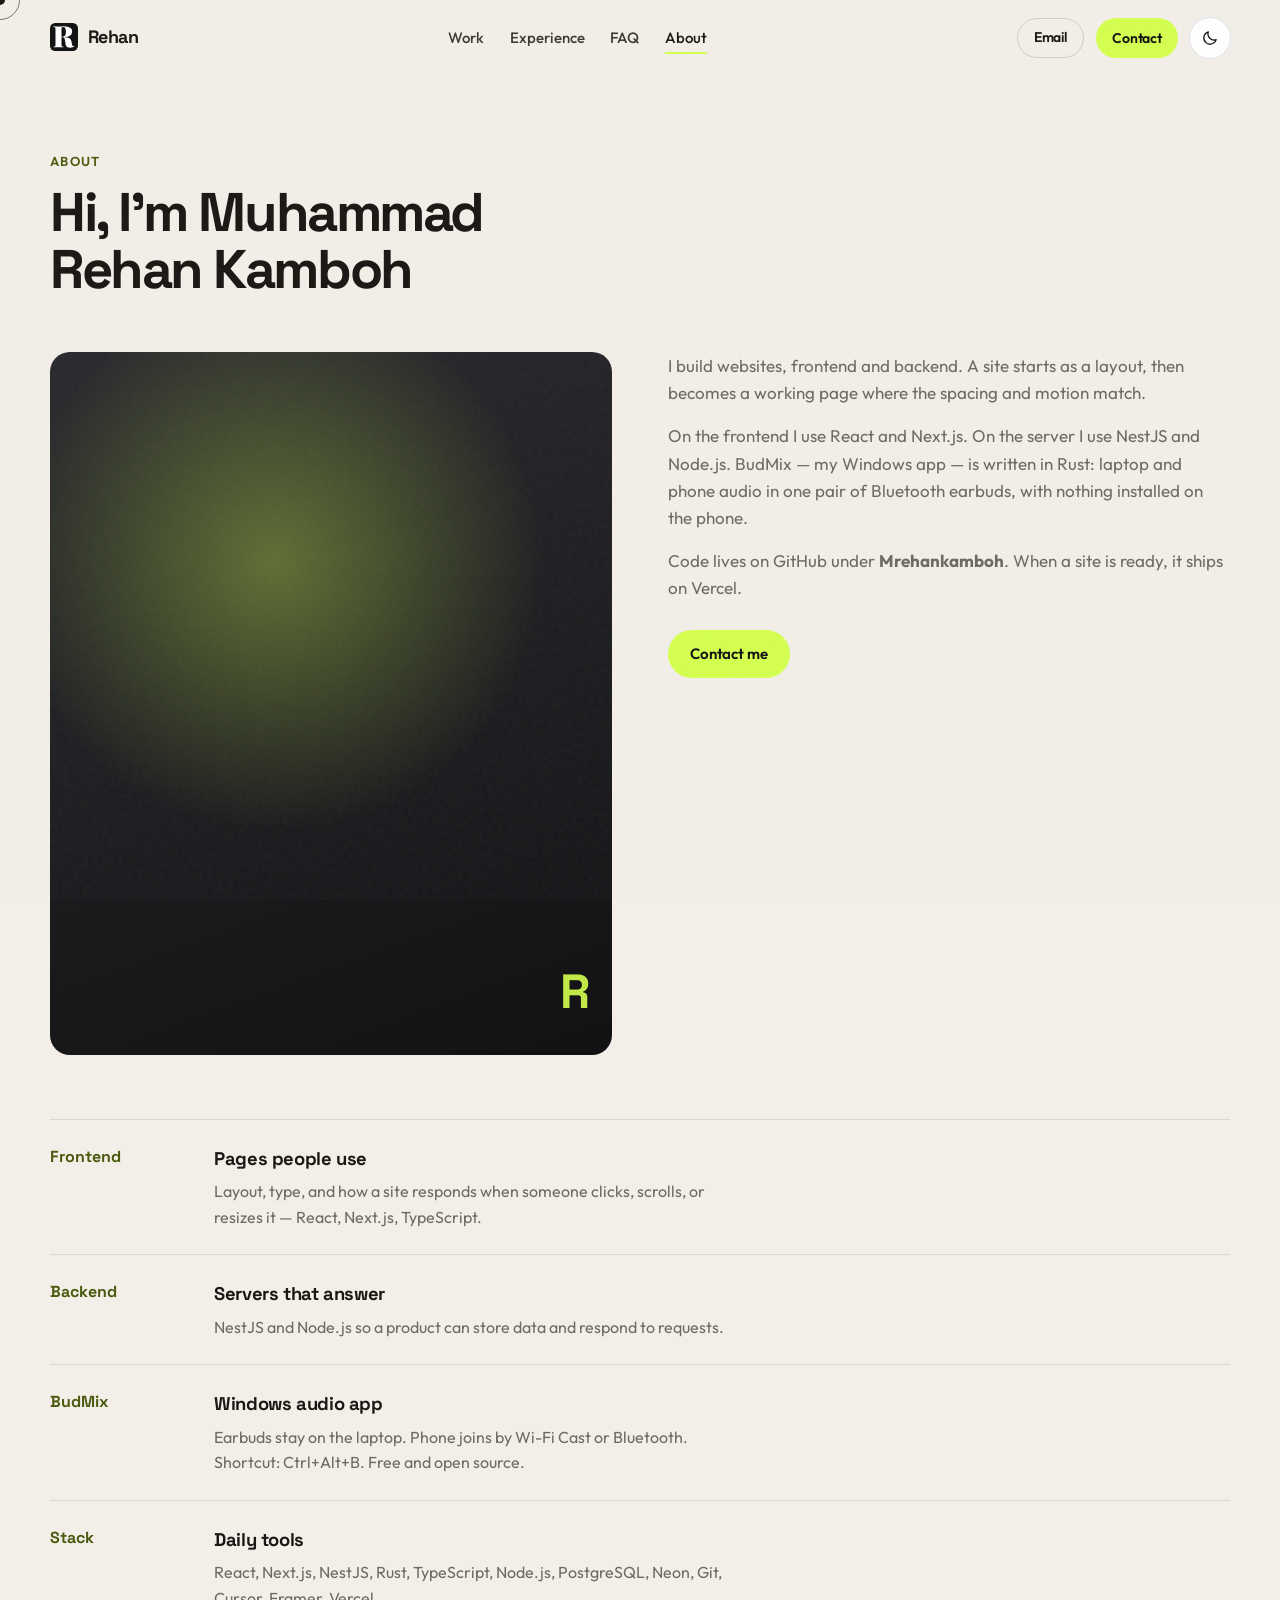
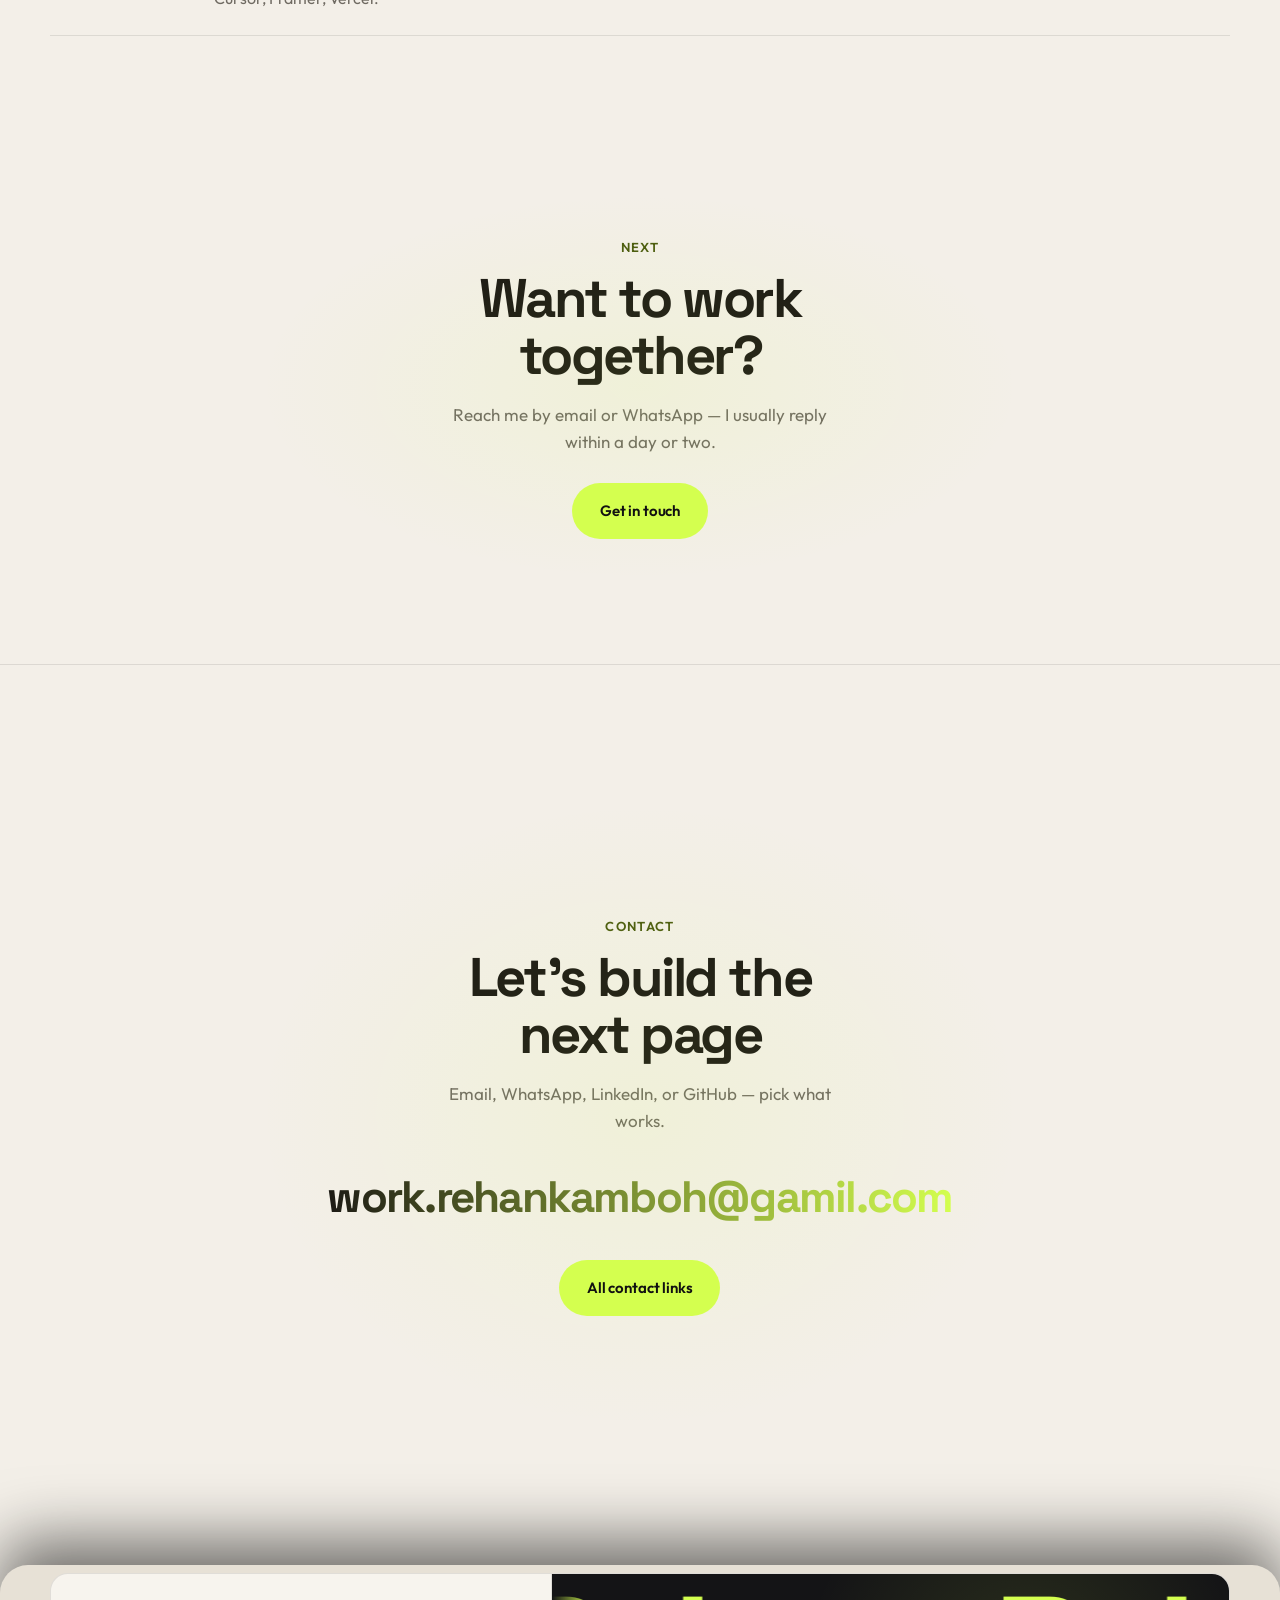
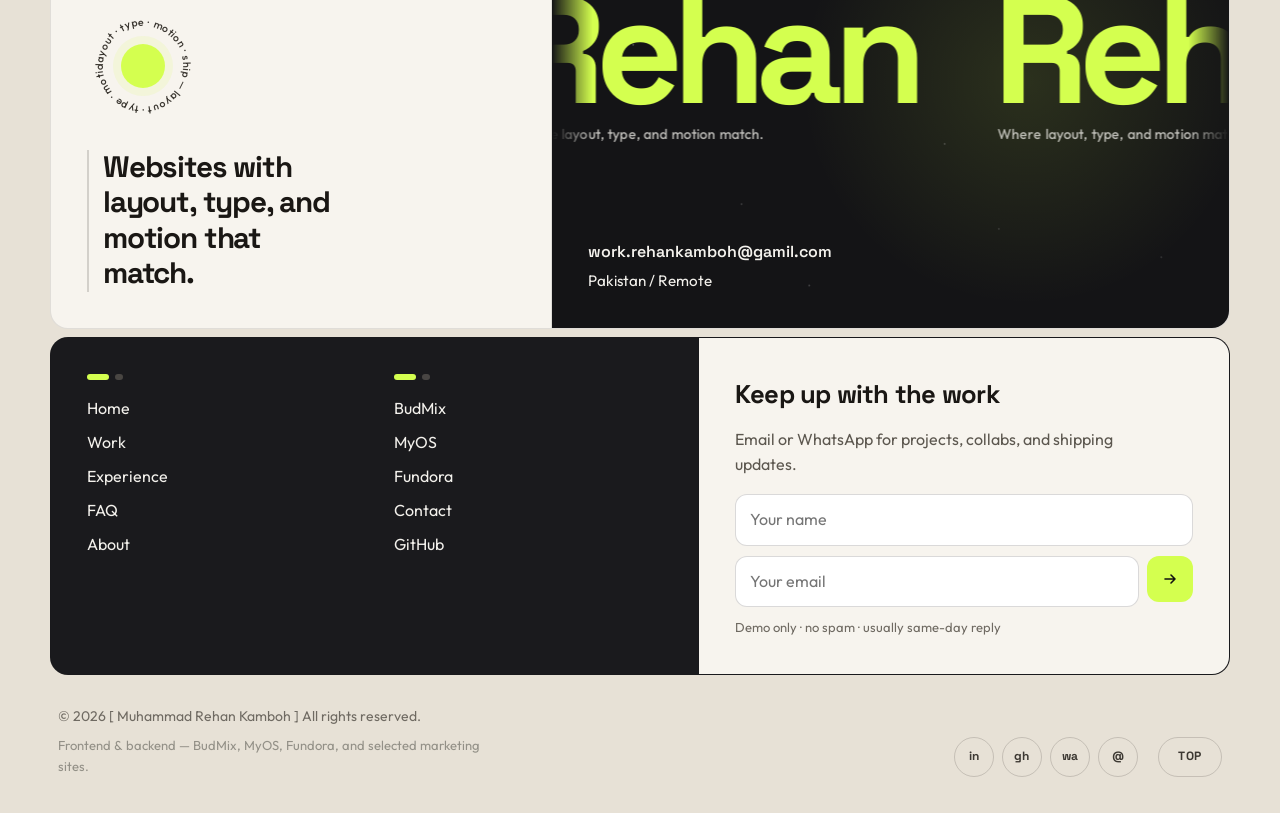
==== commit e813ae59: "Add a light theme with a readable hero, sections, and cursor. Co-authored-by: Cursor <cursoragent@cu" ====
--- a/about.html
+++ b/about.html
@@ -6,7 +6,7 @@
     <title>About — Muhammad Rehan Kamboh</title>
     <meta name="description" content="Muhammad Rehan Kamboh builds websites, frontend and backend. React, Next.js, NestJS, and Rust." />
     <link rel="icon" href="assets/logo.svg" type="image/svg+xml" />
-    <link rel="stylesheet" href="css/styles.css?v=pin3" />
+    <script>(function(){try{var t=localStorage.getItem("vera-theme");if(localStorage.getItem("vera-theme-default")!=="light"){t="light";localStorage.setItem("vera-theme","light");localStorage.setItem("vera-theme-default","light");}document.documentElement.setAttribute("data-theme",t==="dark"?"dark":"light");}catch(e){document.documentElement.setAttribute("data-theme","light");}})();</script><link rel="stylesheet" href="css/styles.css?v=pin23" />
   </head>
   <body class="is-loading">
     <div class="scroll-progress" aria-hidden="true"><span></span></div>
@@ -34,7 +34,7 @@
         <div class="nav__actions">
           <a class="btn btn--ghost btn--sm" href="mailto:work.rehankamboh@gamil.com">Email</a>
           <a class="btn btn--primary btn--sm btn--magnetic" href="contact.html">Contact</a>
-          <button class="nav__toggle" type="button" aria-label="Open menu" aria-expanded="false"><span></span></button>
+          <button class="theme-toggle" type="button" aria-label="Switch to dark mode"><svg class="theme-icon theme-sun" width="18" height="18" viewBox="0 0 24 24" fill="none" aria-hidden="true"><circle cx="12" cy="12" r="4.2" stroke="currentColor" stroke-width="1.7"/><path d="M12 2.8v1.8M12 19.4v1.8M2.8 12h1.8M19.4 12h1.8M5.4 5.4l1.3 1.3M17.3 17.3l1.3 1.3M18.6 5.4l-1.3 1.3M6.7 17.3l-1.3 1.3" stroke="currentColor" stroke-width="1.7" stroke-linecap="round"/></svg><svg class="theme-icon theme-moon" width="18" height="18" viewBox="0 0 24 24" fill="none" aria-hidden="true"><path d="M20.2 14.2A8.2 8.2 0 0 1 9.8 3.8 8.4 8.4 0 1 0 20.2 14.2Z" stroke="currentColor" stroke-width="1.7" stroke-linejoin="round"/></svg></button><button class="nav__toggle" type="button" aria-label="Open menu" aria-expanded="false"><span></span></button>
         </div>
       </div>
     </header>
@@ -225,6 +225,6 @@
       </div>
     </footer>
     </div>
-    <script src="js/main.js?v=pin3"></script>
+    <script src="js/main.js?v=pin23"></script>
   </body>
 </html>
--- a/css/styles.css
+++ b/css/styles.css
@@ -1,5 +1,5 @@
 /* Vera — Portfolio template */
-@import url("https://fonts.googleapis.com/css2?family=Outfit:wght@400;500;600;700;800&family=Space+Grotesk:wght@500;600;700&display=swap");
+@import url("https://fonts.googleapis.com/css2?family=JetBrains+Mono:wght@400;500&family=Outfit:wght@400;500;600;700;800&family=Playfair+Display:wght@900&family=Space+Grotesk:wght@500;600;700&display=swap");
 
 :root {
   --bg: #0f0f10;
@@ -233,14 +233,14 @@
 body.has-cursor .cursor {
   width: 40px;
   height: 40px;
-  border: 1.5px solid rgba(243, 241, 236, 0.35);
+  border: 1.5px solid rgba(243, 241, 236, 0.72);
   transition: width 0.3s var(--ease), height 0.3s var(--ease), background 0.3s ease, border-color 0.3s ease;
 }
 
 body.has-cursor .cursor__dot {
-  width: 5px;
-  height: 5px;
-  background: var(--accent);
+  width: 10px;
+  height: 10px;
+  background: #f3f1ec;
 }
 
 body.cursor-hover .cursor {
@@ -300,6 +300,11 @@
 body.is-loading .nav {
   opacity: 0;
   transform: translateY(-12px);
+}
+
+body.is-ready .nav {
+  opacity: 1;
+  transform: none;
 }
 
 .nav__inner {
@@ -501,13 +506,14 @@
 /* —— Hero —— */
 .hero {
   position: relative;
+  display: flex;
+  align-items: center;
+  justify-content: center;
   min-height: 100vh;
-  min-height: 100dvh;
-  padding: calc(var(--nav-h) + clamp(40px, 8vh, 88px)) 0 clamp(48px, 8vh, 80px);
-  display: flex;
-  flex-direction: column;
-  justify-content: flex-end;
+  min-height: 100svh;
   overflow: hidden;
+  padding: calc(var(--nav-h) + 1.25rem) 1.5rem 2.5rem;
+  text-align: center;
 }
 
 .hero__glow {
@@ -546,139 +552,344 @@
   }
 }
 
-.hero__content {
+.hero-center {
   position: relative;
+  z-index: 2;
+  display: flex;
+  flex-direction: column;
+  align-items: center;
+}
+
+.hero h1 {
+  margin: 0 0 1.15rem;
+  color: var(--ink);
+  font-family: "Playfair Display", Georgia, serif;
+  font-weight: 900;
+  font-size: min(clamp(2.7rem, 8.6vw, 8.4rem), calc((100vw - 3rem) / 8.4));
+  letter-spacing: -0.03em;
+  line-height: 0.9;
+}
+
+.name-line {
+  display: block;
+}
+
+.hero h1 .dot {
+  color: var(--ink);
+}
+
+.lede {
+  max-width: 36rem;
+  margin: 0;
+  color: var(--muted);
+  font-family: "JetBrains Mono", ui-monospace, monospace;
+  font-size: 1.125rem;
+  line-height: 1.55;
+}
+
+.hero-actions {
+  display: flex;
+  flex-wrap: wrap;
+  justify-content: center;
+  gap: 0.7rem;
+  margin-top: 1.7rem;
+}
+
+.icon-btn {
+  display: inline-flex;
+  align-items: center;
+  justify-content: center;
+  width: 46px;
+  height: 46px;
+  border-radius: 999px;
+  background: var(--bg-elevated);
+  color: var(--ink);
+  box-shadow: var(--line-strong) 0 0 0 1px;
+  text-decoration: none;
+}
+
+.icon-btn:hover {
+  color: var(--accent);
+}
+
+.stickers {
+  position: absolute;
+  inset: 0;
   z-index: 1;
-  width: min(100% - 48px, var(--max));
-  margin-inline: auto;
-}
-
-.hero__meta {
-  display: flex;
-  flex-wrap: wrap;
-  gap: 10px 18px;
+  pointer-events: none;
+}
+
+.burst,
+.sticker {
+  position: absolute;
+}
+
+.burst svg,
+.sticker-cup > svg,
+.sticker-code > svg {
+  display: block;
+  width: 100%;
+  height: auto;
+}
+
+.burst-left {
+  top: 32%;
+  left: 7%;
+  width: 36px;
+  animation: burst-drift 8s ease-in-out infinite;
+  animation-delay: 0.6s;
+}
+
+.burst-right {
+  right: 4%;
+  bottom: 36%;
+  width: 32px;
+  animation: burst-spin 7s ease-in-out infinite;
+  animation-delay: 1s;
+}
+
+.sticker-agents {
+  top: -72px;
+  left: 3%;
+  animation: tilt-agents 7s ease-in-out infinite;
+}
+
+.sticker-cup {
+  top: -104px;
+  right: 3%;
+  width: 88px;
+  animation: tilt-cup 7.5s ease-in-out infinite;
+  animation-delay: 0.4s;
+}
+
+.sticker-code {
+  left: 2%;
+  bottom: -16px;
+  width: 100px;
+  animation: tilt-code 8s ease-in-out infinite;
+  animation-delay: 0.8s;
+}
+
+.sticker-stack {
+  right: 2%;
+  bottom: 4px;
+  animation: tilt-stack 8.5s ease-in-out infinite;
+  animation-delay: 1.2s;
+}
+
+.chip {
+  display: block;
+  padding: 0.5rem 1.25rem;
+  border: 1.6px solid #1a1a1a;
+  border-radius: 999px;
+  background: #dcebff;
+  color: #0a0a0a;
+  font-family: var(--font-body);
+  font-size: 15px;
+  font-weight: 500;
+  line-height: 1;
+  white-space: nowrap;
+}
+
+.chip-pink {
+  background: #ffe1ec;
+}
+
+.sticker .chip-spark,
+.sticker .chip-bolt,
+.sticker .chip-swoosh {
+  position: absolute;
+  display: block;
+  height: auto;
+}
+
+.sticker .chip-spark {
+  left: -20px;
+  top: -28px;
+  width: 40px;
+}
+
+.sticker .chip-swoosh {
+  right: -28px;
+  top: 12px;
+  width: 28px;
+  transform: scaleX(-1);
+}
+
+.sticker .chip-bolt {
+  left: -16px;
+  top: -32px;
+  width: 28px;
+}
+
+.sticker .chip-swoosh-right {
+  right: -32px;
+  top: -12px;
+  width: 28px;
+  transform: none;
+}
+
+@keyframes burst-drift {
+  0%,
+  100% { transform: translateY(0) rotate(0deg); }
+  50% { transform: translateY(11px) rotate(-6deg); }
+}
+
+@keyframes burst-spin {
+  0%,
+  100% { transform: translateY(0) rotate(0deg); }
+  50% { transform: translateY(-7px) rotate(8deg); }
+}
+
+@keyframes tilt-agents {
+  0%,
+  100% { transform: translateY(0) rotate(-10deg); }
+  50% { transform: translateY(-7px) rotate(-7.5deg); }
+}
+
+@keyframes tilt-cup {
+  0%,
+  100% { transform: translateY(0) rotate(8deg); }
+  50% { transform: translateY(-7px) rotate(10.5deg); }
+}
+
+@keyframes tilt-code {
+  0%,
+  100% { transform: translateY(0) rotate(-7deg); }
+  50% { transform: translateY(-7px) rotate(-4.5deg); }
+}
+
+@keyframes tilt-stack {
+  0%,
+  100% { transform: translateY(0) rotate(8deg); }
+  50% { transform: translateY(-7px) rotate(10.5deg); }
+}
+
+@media (max-width: 800px) {
+  .stickers {
+    display: none;
+  }
+}
+
+
+/* —— Tools toolkit (Shakaib-style dual marquee) —— */
+.tools-section {
+  padding: clamp(56px, 9vh, 96px) 0;
+  border-top: 1px solid var(--line);
+  background: #0a0a0b;
+}
+
+.tools-section__head {
+  margin-bottom: 28px;
+}
+
+.tools-section__head .section__title {
+  max-width: 18ch;
+}
+
+.tools-section__head .section__title span {
+  color: var(--accent);
+}
+
+.tk {
+  display: grid;
+  gap: 14px;
+  margin-top: 8px;
+}
+
+.tk-row {
+  overflow: hidden;
+  mask-image: linear-gradient(90deg, transparent, #000 2%, #000 98%, transparent);
+  -webkit-mask-image: linear-gradient(90deg, transparent, #000 2%, #000 98%, transparent);
+}
+
+.tk-track {
+  display: flex;
+  width: max-content;
+  gap: 0;
+  margin: 0;
+  padding: 0;
+  list-style: none;
+  animation: tk-slide 48s linear infinite;
+  will-change: transform;
+}
+
+.tk-row.rev .tk-track {
+  animation-duration: 62s;
+  animation-direction: reverse;
+}
+
+.tk-row:hover .tk-track {
+  animation-play-state: paused;
+}
+
+.tool {
+  flex: 0 0 auto;
+  width: 112px;
+  display: flex;
+  flex-direction: column;
   align-items: center;
-  margin-bottom: 28px;
-  font-size: 0.8125rem;
-  font-weight: 500;
-  letter-spacing: 0.08em;
-  text-transform: uppercase;
+  gap: 10px;
+  padding: 14px 6px;
+  border-radius: 14px;
+  cursor: default;
+  transition: background-color 0.3s var(--ease);
+}
+
+.tool:hover {
+  background: color-mix(in srgb, var(--ink) 6%, transparent);
+}
+
+.tool-ic {
+  width: 36px;
+  height: 36px;
+  display: grid;
+  place-items: center;
+  color: var(--c);
+  transition: scale 0.35s var(--ease);
+}
+
+.tool:hover .tool-ic {
+  scale: 1.12;
+}
+
+.tool-ic svg {
+  width: 32px;
+  height: 32px;
+  display: block;
+}
+
+.tool-nm {
+  text-align: center;
+  max-width: 100%;
+  font-family: var(--font-display);
   color: var(--muted);
-}
-
-.hero__meta .dot {
-  width: 7px;
-  height: 7px;
-  border-radius: 50%;
-  background: var(--accent);
-  box-shadow: 0 0 12px rgba(212, 255, 79, 0.6);
-  animation: pulseDot 1.8s ease-in-out infinite;
-}
-
-@keyframes pulseDot {
-  0%,
-  100% {
-    opacity: 1;
-    transform: scale(1);
-  }
-  50% {
-    opacity: 0.55;
-    transform: scale(0.85);
-  }
-}
-
-.hero__brand {
-  font-family: var(--font-display);
-  font-weight: 700;
-  font-size: clamp(4.5rem, 16vw, 11rem);
-  line-height: 0.88;
-  letter-spacing: -0.06em;
-  margin-bottom: 24px;
-}
-
-.hero__brand .accent {
-  color: var(--accent);
-}
-
-.hero__line {
-  font-family: var(--font-display);
-  font-weight: 500;
-  font-size: clamp(1.35rem, 2.6vw, 1.85rem);
-  letter-spacing: -0.03em;
-  line-height: 1.25;
-  max-width: 22ch;
-  margin-bottom: 16px;
-  color: var(--ink-soft);
-}
-
-.hero__sub {
-  max-width: 40ch;
-  color: var(--muted);
-  margin-bottom: 32px;
-  font-size: 1.0625rem;
-}
-
-.hero__ctas {
-  display: flex;
-  flex-wrap: wrap;
-  gap: 12px;
-}
-
-.hero__brand,
-.hero__line,
-.hero__sub,
-.hero__ctas,
-.hero__meta {
-  opacity: 0;
-  transform: translateY(28px);
-  transition: opacity 0.8s var(--ease), transform 0.8s var(--ease);
-}
-
-body.is-ready .hero__meta {
-  opacity: 1;
-  transform: none;
-  transition-delay: 0.05s;
-}
-body.is-ready .hero__brand {
-  opacity: 1;
-  transform: none;
-  transition-delay: 0.12s;
-}
-body.is-ready .hero__line {
-  opacity: 1;
-  transform: none;
-  transition-delay: 0.22s;
-}
-body.is-ready .hero__sub {
-  opacity: 1;
-  transform: none;
-  transition-delay: 0.32s;
-}
-body.is-ready .hero__ctas {
-  opacity: 1;
-  transform: none;
-  transition-delay: 0.4s;
-}
-body.is-ready .nav {
-  opacity: 1;
-  transform: none;
-}
-
-.hero__line .word {
-  display: inline-block;
-  overflow: hidden;
-  vertical-align: bottom;
-}
-
-.hero__line .word > span {
-  display: inline-block;
-  transform: translateY(110%);
-  transition: transform 0.7s var(--ease);
-  transition-delay: calc(0.28s + var(--i) * 0.05s);
-}
-
-body.is-ready .hero__line .word > span {
-  transform: none;
+  font-size: 0.72rem;
+  line-height: 1.3;
+  letter-spacing: 0.01em;
+}
+
+@keyframes tk-slide {
+  to {
+    transform: translateX(-50%);
+  }
+}
+
+@media (max-width: 640px) {
+  .tool {
+    width: 92px;
+    gap: 8px;
+    padding: 10px 4px;
+  }
+
+  .tool-ic svg {
+    width: 28px;
+    height: 28px;
+  }
+
+  .tool-nm {
+    font-size: 0.66rem;
+  }
 }
 
 /* —— Sections —— */
@@ -2590,8 +2801,8 @@
     grid-template-columns: 1fr;
   }
 
-  .hero__brand {
-    font-size: clamp(3.5rem, 18vw, 5.5rem);
+  .hero h1 {
+    font-size: clamp(2.7rem, 12vw, 4.2rem);
   }
 
   .footer-nav {
@@ -2605,12 +2816,8 @@
 }
 
 @media (max-width: 480px) {
-  .hero__ctas {
-    flex-direction: column;
-  }
-
-  .hero__ctas .btn {
-    width: 100%;
+  .lede {
+    font-size: 0.95rem;
   }
 
   .next-project {
@@ -2655,6 +2862,24 @@
   .footer-ring__dot,
   .footer-bento__stars {
     animation: none !important;
+  }
+
+  .tk-track {
+    animation: none !important;
+    flex-wrap: wrap;
+    justify-content: center;
+    width: auto;
+    transform: none !important;
+  }
+
+  .tk-track .tool[aria-hidden="true"] {
+    display: none;
+  }
+
+  .tk-row {
+    mask-image: none;
+    -webkit-mask-image: none;
+    overflow: visible;
   }
 
   [data-footer-reveal],
@@ -2700,3 +2925,217 @@
     cursor: auto;
   }
 }
+
+.theme-toggle {
+  display: inline-grid;
+  place-items: center;
+  width: 40px;
+  height: 40px;
+  padding: 0;
+  border: 0;
+  border-radius: 50%;
+  background: #171719;
+  color: #f3f1ec;
+  box-shadow: rgba(243, 241, 236, 0.16) 0 0 0 1px;
+  cursor: pointer;
+  flex: 0 0 auto;
+}
+
+.theme-toggle:hover {
+  color: var(--accent);
+}
+
+.theme-icon {
+  grid-area: 1 / 1;
+}
+
+.theme-moon {
+  display: none;
+}
+
+html[data-theme="light"] {
+  --bg: #f3efe8;
+  --bg-elevated: #ffffff;
+  --bg-soft: #ebe6dc;
+  --ink: #1a1714;
+  --ink-soft: #3c3832;
+  --muted: #6f6a62;
+  --line: rgba(26, 23, 20, 0.1);
+  --line-strong: rgba(26, 23, 20, 0.16);
+  --accent-soft: rgba(180, 200, 40, 0.22);
+  color-scheme: light;
+}
+
+html[data-theme="light"] .theme-sun {
+  display: none;
+}
+
+html[data-theme="light"] .theme-moon {
+  display: block;
+}
+
+html[data-theme="light"] .nav,
+html[data-theme="light"] .nav.is-scrolled,
+html[data-theme="light"] .nav__mobile {
+  background: rgba(243, 239, 232, 0.92);
+  color: #1a1714;
+}
+
+html[data-theme="light"] .hero__glow {
+  inset: 0;
+  width: auto;
+  height: auto;
+  max-width: none;
+  max-height: none;
+  top: 0;
+  right: 0;
+  border-radius: 0;
+  filter: none;
+  animation: none;
+  background:
+    radial-gradient(46% 58% at 0% 42%, rgba(47, 111, 94, 0.2), transparent 70%),
+    radial-gradient(42% 54% at 100% 36%, rgba(212, 138, 62, 0.26), transparent 68%);
+}
+
+html[data-theme="light"] .hero__glow--2 {
+  display: none;
+}
+
+html[data-theme="light"] .hero h1,
+html[data-theme="light"] .hero h1 .dot {
+  color: #1a1714;
+}
+
+html[data-theme="light"] .lede {
+  color: #6f6a62;
+}
+
+html[data-theme="light"] .icon-btn {
+  background: #fff;
+  color: #1a1714;
+  box-shadow: rgba(26, 23, 20, 0.12) 0 0 0 1px;
+}
+
+html[data-theme="light"] .icon-btn:hover {
+  background: #f7f4ee;
+  color: #1a1714;
+}
+
+html[data-theme="light"] .theme-toggle {
+  background: #fff;
+  color: #1a1714;
+  box-shadow: rgb(225, 227, 233) 0 0 0 1px;
+}
+
+html[data-theme="light"] .tools-section {
+  background: #ebe6dc;
+}
+
+html[data-theme="light"] .footer,
+html[data-theme="light"] .site-footer-rise,
+html[data-theme="light"] .site-footer-rise > .footer,
+html[data-theme="light"] .footer-reveal > .footer {
+  background: #e7e1d6;
+}
+
+html[data-theme="light"] .footer-bento,
+html[data-theme="light"] .footer-news {
+  background: #f7f4ee;
+}
+
+html[data-theme="light"] .field input,
+html[data-theme="light"] .field textarea,
+html[data-theme="light"] .footer-news__form input {
+  background: #fff;
+}
+
+html[data-theme="light"] .field input:focus,
+html[data-theme="light"] .field textarea:focus {
+  background: #fff;
+}
+
+html[data-theme="light"] .exp-section {
+  background:
+    radial-gradient(ellipse 70% 50% at 10% 0%, rgba(47, 111, 94, 0.08), transparent 55%),
+    #f3efe8;
+}
+
+html[data-theme="light"] .exp-section .section__title,
+html[data-theme="light"] .exp-card h3 {
+  color: #1a1714;
+}
+
+html[data-theme="light"] .exp-section .section__lead,
+html[data-theme="light"] .exp-card p,
+html[data-theme="light"] .exp-card__tag {
+  color: #5c574f;
+}
+
+html[data-theme="light"] .exp-card {
+  background: #fff;
+  border-color: rgba(26, 23, 20, 0.1);
+}
+
+html[data-theme="light"] .exp-card:hover {
+  border-color: rgba(26, 23, 20, 0.22);
+  box-shadow: 0 16px 36px rgba(26, 23, 20, 0.08);
+}
+
+html[data-theme="light"] .exp-card__stack li {
+  background: #f3efe8;
+  border-color: rgba(26, 23, 20, 0.08);
+  color: #1a1714;
+}
+
+html[data-theme="light"] .footer-bento__brand .footer-link,
+html[data-theme="light"] .footer-bento__meta p,
+html[data-theme="light"] .footer-nav .footer-link {
+  color: #f3f1ec;
+}
+
+html[data-theme="light"] .footer-news h3 {
+  color: #1a1714;
+}
+
+html[data-theme="light"] .footer-news > p {
+  color: #5c574f;
+}
+
+html[data-theme="light"] body.has-cursor .cursor {
+  border-color: rgba(26, 23, 20, 0.55);
+}
+
+html[data-theme="light"] body.has-cursor .cursor__dot {
+  background: #1a1714;
+}
+
+html[data-theme="light"] body.cursor-hover .cursor {
+  background: rgba(212, 255, 79, 0.35);
+  border-color: #1a1714;
+}
+
+html[data-theme="light"] .section__label,
+html[data-theme="light"] .link-arrow,
+html[data-theme="light"] .tools-section__head .section__title span,
+html[data-theme="light"] .work-item__index,
+html[data-theme="light"] .work-item:hover .work-item__title,
+html[data-theme="light"] .about-strip__title span,
+html[data-theme="light"] .about-strip__meta span:last-child,
+html[data-theme="light"] .capability-list__idx,
+html[data-theme="light"] .timeline__year,
+html[data-theme="light"] .channel__icon,
+html[data-theme="light"] .channel__arrow,
+html[data-theme="light"] .contact-facts strong,
+html[data-theme="light"] .form.is-sent .contact-form__badge,
+html[data-theme="light"] .case-steps span,
+html[data-theme="light"] .next-project a:hover,
+html[data-theme="light"] .exp-card__num,
+html[data-theme="light"] .exp-card__go,
+html[data-theme="light"] .faq__q:hover,
+html[data-theme="light"] .icon-btn:hover,
+html[data-theme="light"] .theme-toggle:hover,
+html[data-theme="light"] .footer-social a:hover,
+html[data-theme="light"] .footer-top:hover,
+html[data-theme="light"] .footer__links a:hover {
+  color: #4a5a0e;
+}
